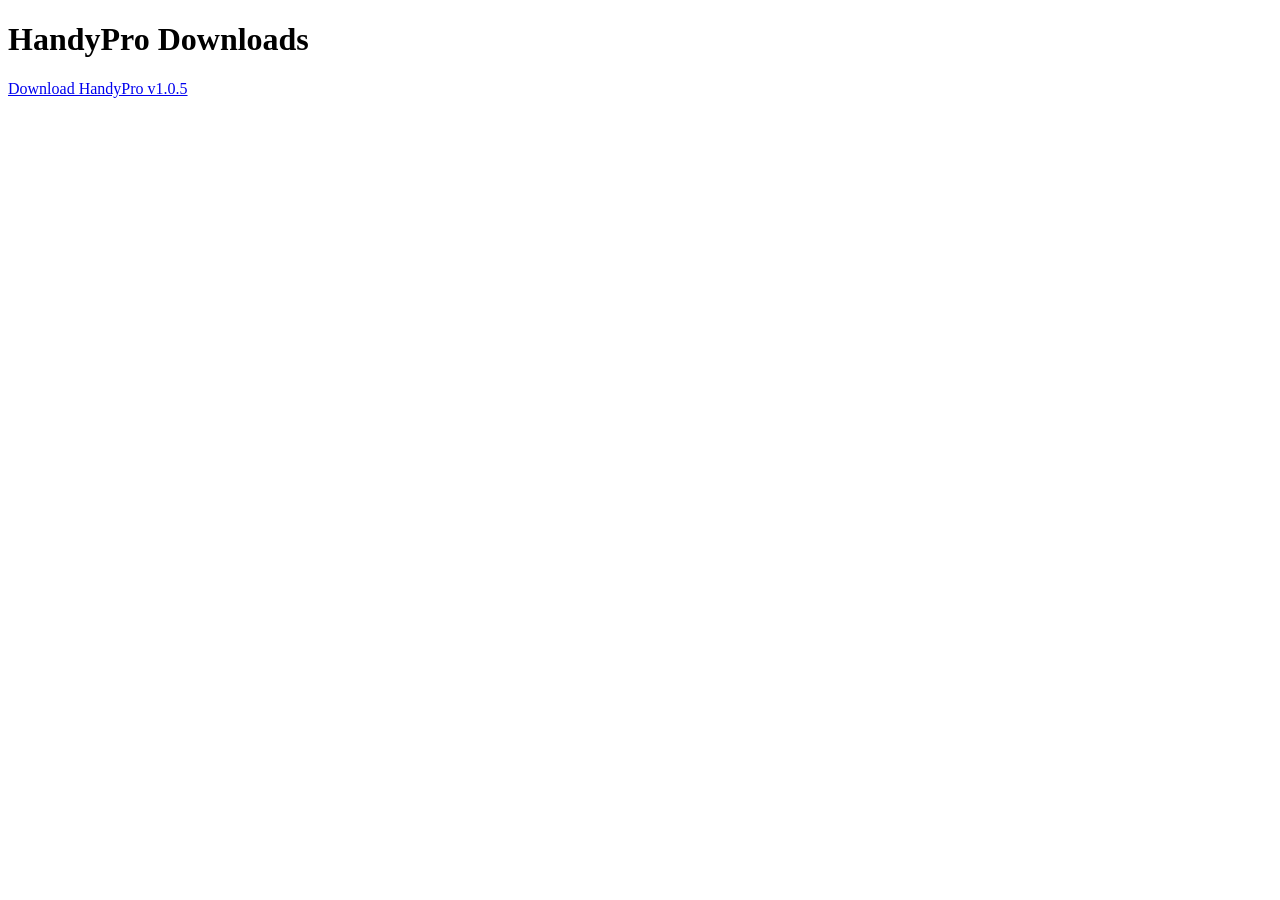
==== index.html @ 0ebc5d98 "Create index.html" ====
<!doctype html>
<html>
<head>
  <meta charset="utf-8">
  <title>HandyPro Downloads</title>
</head>
<body>
  <h1>HandyPro Downloads</h1>
  <p><a href="downloads/HandyPro-Setup-v1.0.5.exe">Download HandyPro v1.0.5</a></p>
</body>
</html>
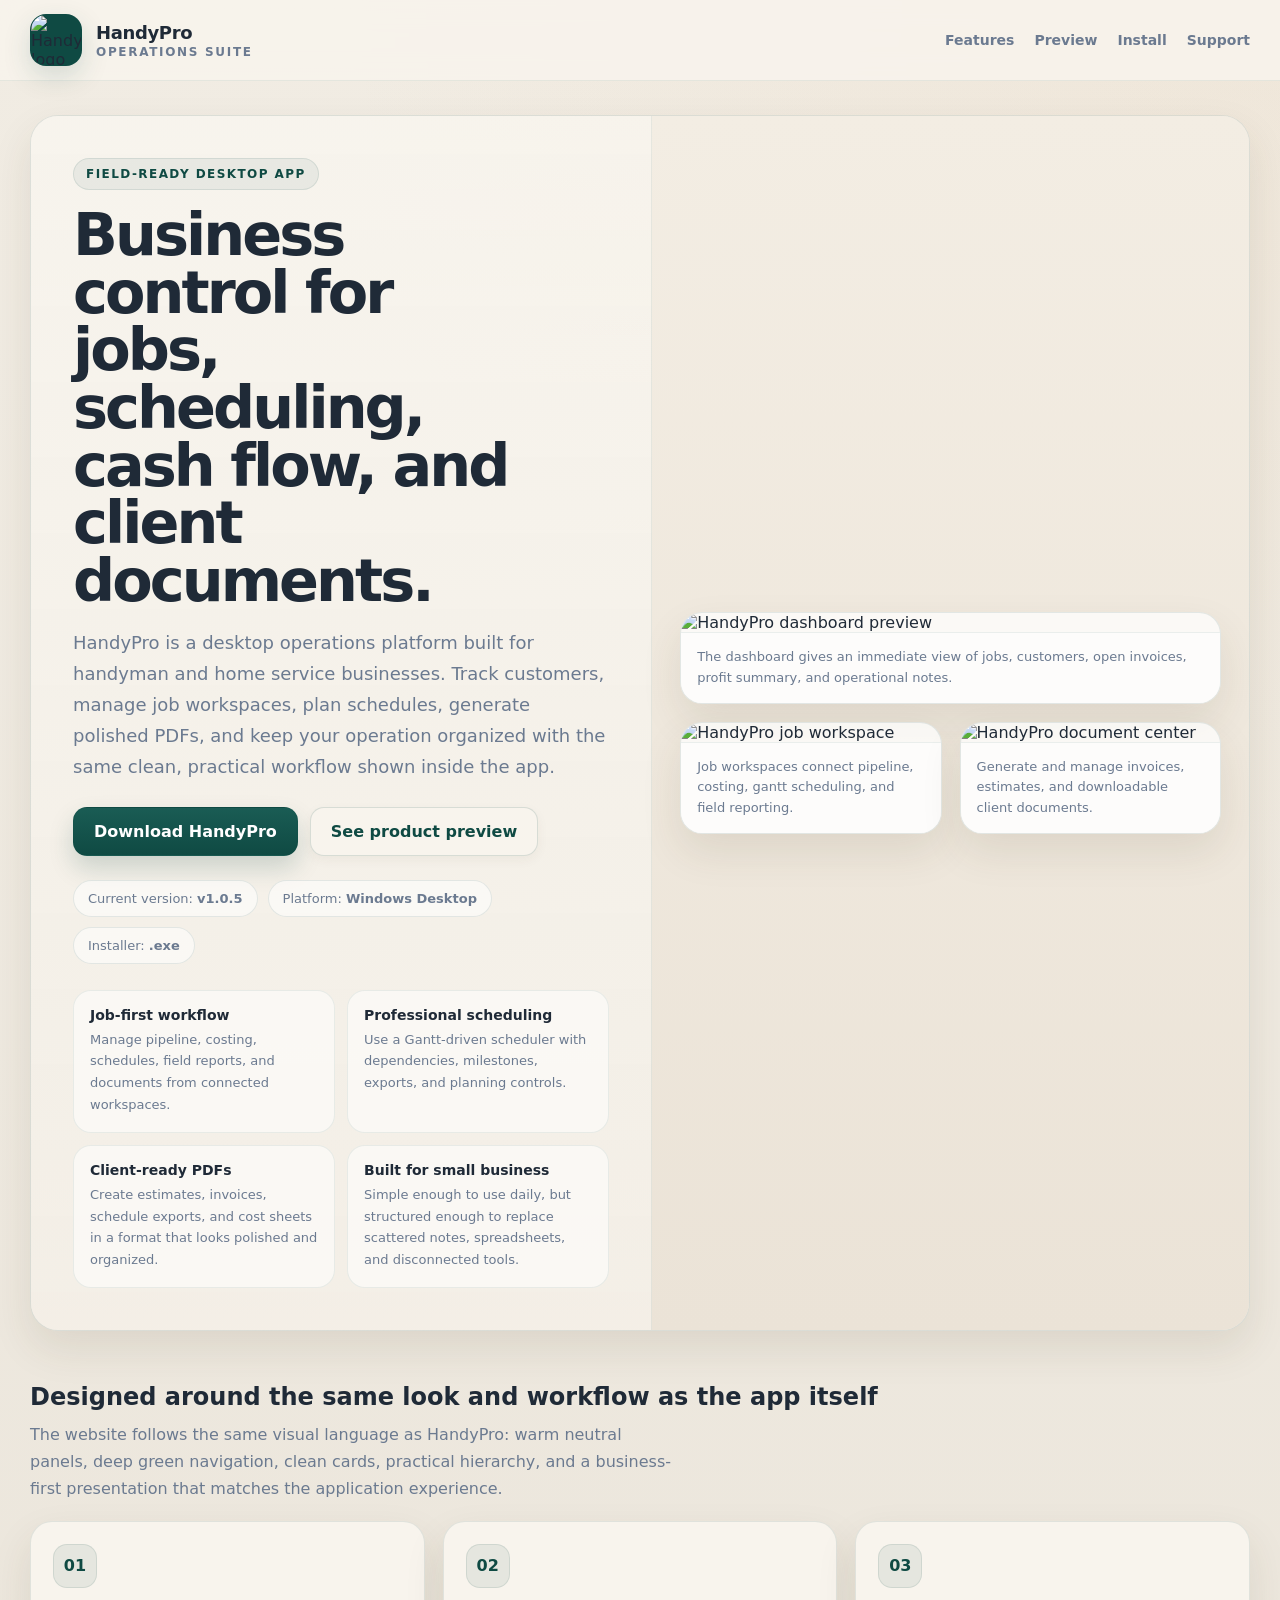
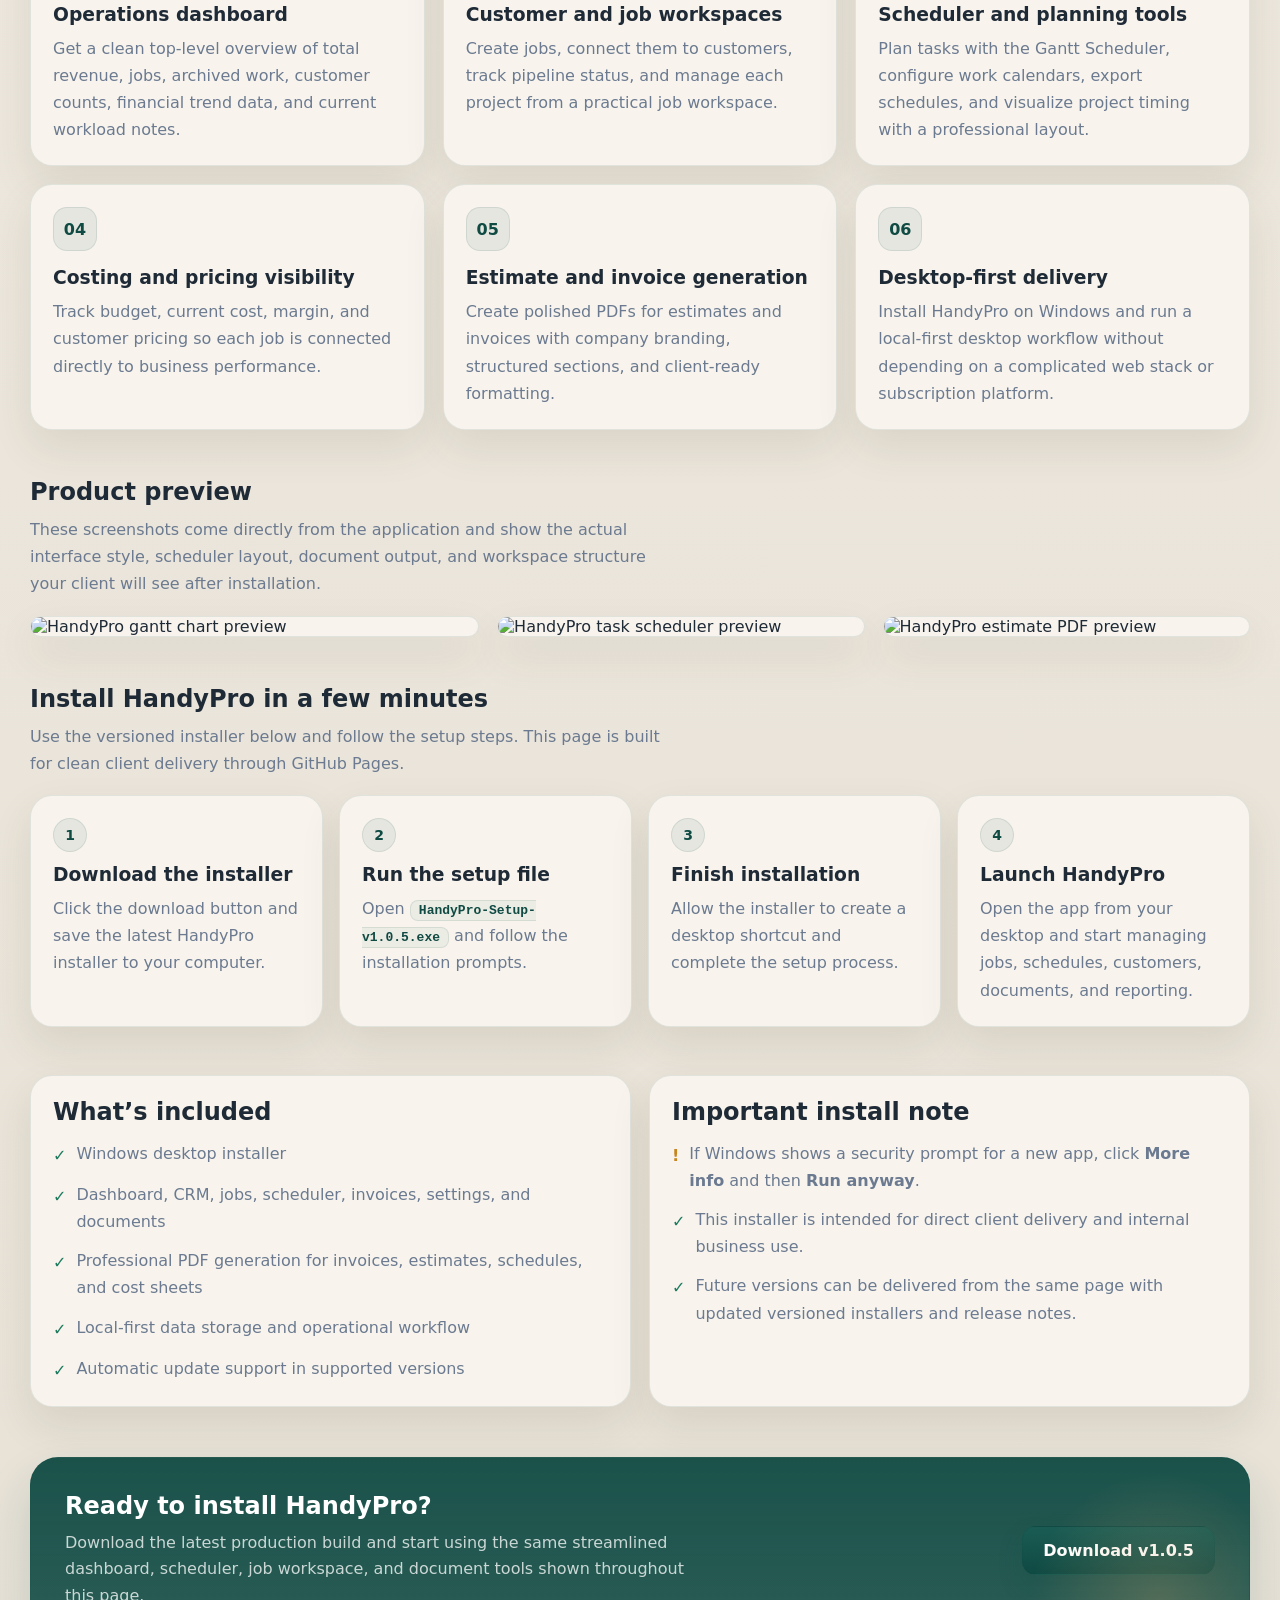
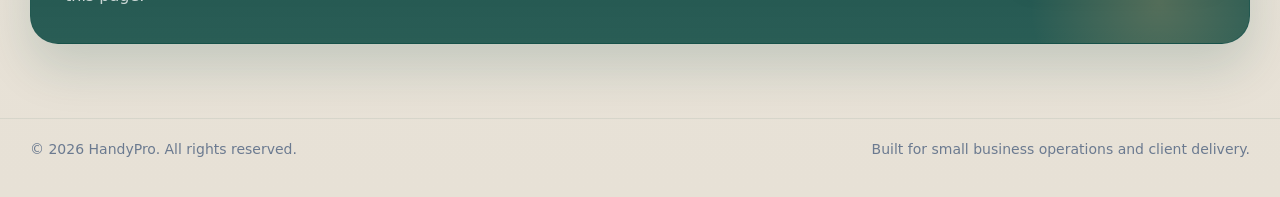
==== commit 6c3dba09: "Update index.html" ====
--- a/index.html
+++ b/index.html
@@ -1,11 +1,686 @@
 <!doctype html>
-<html>
+<html lang="en">
 <head>
-  <meta charset="utf-8">
-  <title>HandyPro Downloads</title>
+  <meta charset="UTF-8" />
+  <meta name="viewport" content="width=device-width, initial-scale=1.0" />
+  <title>HandyPro | Download</title>
+  <meta name="description" content="Download HandyPro, a desktop operations platform for handyman and home service businesses." />
+  <style>
+    :root {
+      --bg: #e7e1d6;
+      --bg-2: #f1ece3;
+      --panel: #f8f4ed;
+      --panel-strong: #f4efe7;
+      --line: #d7cdbf;
+      --line-soft: #e4dbcf;
+      --text: #1f2a37;
+      --muted: #6b7a90;
+      --brand: #0f4a43;
+      --brand-2: #1a5c54;
+      --brand-3: #356c63;
+      --accent: #dca96e;
+      --accent-soft: #ecd8bf;
+      --success: #1d7a5f;
+      --shadow: 0 18px 40px rgba(72, 56, 34, 0.10);
+      --radius: 22px;
+      --radius-sm: 16px;
+      --max: 1220px;
+    }
+
+    * { box-sizing: border-box; }
+    html { scroll-behavior: smooth; }
+    body {
+      margin: 0;
+      font-family: Inter, ui-sans-serif, system-ui, -apple-system, BlinkMacSystemFont, "Segoe UI", sans-serif;
+      color: var(--text);
+      background:
+        radial-gradient(circle at top right, rgba(220,169,110,0.08), transparent 26%),
+        linear-gradient(180deg, var(--bg-2) 0%, var(--bg) 100%);
+    }
+
+    a { color: inherit; text-decoration: none; }
+    img { max-width: 100%; display: block; }
+
+    .container {
+      width: min(var(--max), calc(100% - 32px));
+      margin: 0 auto;
+    }
+
+    .nav {
+      position: sticky;
+      top: 0;
+      z-index: 30;
+      background: rgba(248,244,237,0.86);
+      backdrop-filter: blur(12px);
+      border-bottom: 1px solid rgba(15,74,67,0.08);
+    }
+
+    .nav-inner {
+      display: flex;
+      align-items: center;
+      justify-content: space-between;
+      gap: 18px;
+      padding: 14px 0;
+    }
+
+    .brand {
+      display: flex;
+      align-items: center;
+      gap: 14px;
+      min-width: 0;
+    }
+
+    .brand-mark {
+      width: 52px;
+      height: 52px;
+      border-radius: 16px;
+      overflow: hidden;
+      border: 1px solid rgba(15,74,67,0.12);
+      background: var(--brand);
+      box-shadow: 0 10px 28px rgba(15,74,67,0.16);
+      flex: 0 0 auto;
+    }
+
+    .brand-name {
+      font-weight: 800;
+      font-size: 18px;
+      letter-spacing: -0.02em;
+    }
+
+    .brand-sub {
+      color: var(--muted);
+      font-size: 12px;
+      font-weight: 600;
+      text-transform: uppercase;
+      letter-spacing: 0.14em;
+      margin-top: 2px;
+    }
+
+    .nav-links {
+      display: flex;
+      align-items: center;
+      gap: 20px;
+      color: var(--muted);
+      font-size: 14px;
+      font-weight: 600;
+    }
+
+    .nav-links a:hover { color: var(--brand); }
+
+    .button {
+      display: inline-flex;
+      align-items: center;
+      justify-content: center;
+      gap: 10px;
+      padding: 14px 20px;
+      border-radius: 14px;
+      border: 1px solid rgba(15,74,67,0.14);
+      font-weight: 700;
+      transition: transform 0.16s ease, box-shadow 0.16s ease, background 0.16s ease;
+      cursor: pointer;
+      box-shadow: 0 4px 12px rgba(72,56,34,0.05);
+    }
+
+    .button:hover { transform: translateY(-1px); }
+
+    .button-primary {
+      background: linear-gradient(180deg, var(--brand-2), var(--brand));
+      color: #fff;
+      box-shadow: 0 12px 24px rgba(15,74,67,0.18);
+    }
+
+    .button-secondary {
+      background: var(--panel);
+      color: var(--brand);
+    }
+
+    .hero {
+      padding: 34px 0 28px;
+    }
+
+    .hero-shell {
+      border: 1px solid rgba(15,74,67,0.10);
+      background: linear-gradient(180deg, rgba(255,255,255,0.28), rgba(255,255,255,0.18));
+      border-radius: 28px;
+      box-shadow: var(--shadow);
+      overflow: hidden;
+    }
+
+    .hero-grid {
+      display: grid;
+      grid-template-columns: 1.02fr 0.98fr;
+      gap: 0;
+      min-height: 660px;
+    }
+
+    .hero-copy {
+      padding: 42px;
+      background: linear-gradient(180deg, rgba(248,244,237,0.84), rgba(244,239,231,0.90));
+      border-right: 1px solid rgba(15,74,67,0.08);
+    }
+
+    .eyebrow {
+      display: inline-flex;
+      align-items: center;
+      gap: 10px;
+      padding: 8px 12px;
+      border-radius: 999px;
+      background: rgba(15,74,67,0.06);
+      border: 1px solid rgba(15,74,67,0.10);
+      color: var(--brand);
+      font-size: 12px;
+      font-weight: 800;
+      letter-spacing: 0.12em;
+      text-transform: uppercase;
+      margin-bottom: 16px;
+    }
+
+    h1, h2, h3 { margin: 0; }
+
+    h1 {
+      font-size: clamp(2.3rem, 4.6vw, 4.5rem);
+      line-height: 0.98;
+      letter-spacing: -0.05em;
+      margin-bottom: 16px;
+      max-width: 11ch;
+    }
+
+    .subtitle {
+      color: var(--muted);
+      font-size: 18px;
+      line-height: 1.72;
+      max-width: 58ch;
+      margin-bottom: 24px;
+    }
+
+    .hero-actions {
+      display: flex;
+      flex-wrap: wrap;
+      gap: 12px;
+      margin-bottom: 24px;
+    }
+
+    .meta {
+      display: flex;
+      flex-wrap: wrap;
+      gap: 10px;
+      color: var(--muted);
+      font-size: 13px;
+      margin-bottom: 26px;
+    }
+
+    .pill {
+      padding: 10px 14px;
+      border-radius: 999px;
+      background: rgba(255,255,255,0.54);
+      border: 1px solid rgba(15,74,67,0.10);
+    }
+
+    .highlights {
+      display: grid;
+      grid-template-columns: repeat(2, minmax(0, 1fr));
+      gap: 12px;
+    }
+
+    .highlight {
+      border: 1px solid rgba(15,74,67,0.08);
+      background: rgba(255,255,255,0.54);
+      border-radius: 18px;
+      padding: 16px;
+    }
+
+    .highlight strong {
+      display: block;
+      font-size: 14px;
+      margin-bottom: 6px;
+    }
+
+    .highlight span {
+      color: var(--muted);
+      font-size: 13px;
+      line-height: 1.6;
+    }
+
+    .hero-visual {
+      background: linear-gradient(180deg, #f3ede3 0%, #ebe3d7 100%);
+      padding: 28px;
+      display: flex;
+      flex-direction: column;
+      gap: 18px;
+      justify-content: center;
+    }
+
+    .preview-card {
+      border: 1px solid rgba(15,74,67,0.10);
+      background: rgba(255,255,255,0.72);
+      border-radius: 22px;
+      box-shadow: var(--shadow);
+      overflow: hidden;
+    }
+
+    .preview-card img {
+      width: 100%;
+      height: auto;
+      object-fit: cover;
+    }
+
+    .preview-grid {
+      display: grid;
+      grid-template-columns: 1fr 1fr;
+      gap: 18px;
+    }
+
+    .preview-caption {
+      padding: 14px 16px;
+      border-top: 1px solid rgba(15,74,67,0.08);
+      background: rgba(255,255,255,0.62);
+      font-size: 13px;
+      color: var(--muted);
+      line-height: 1.6;
+    }
+
+    .section {
+      padding: 24px 0;
+    }
+
+    .section-header {
+      display: flex;
+      justify-content: space-between;
+      gap: 16px;
+      align-items: end;
+      margin-bottom: 18px;
+    }
+
+    .section-header p {
+      margin: 10px 0 0;
+      color: var(--muted);
+      max-width: 64ch;
+      line-height: 1.7;
+    }
+
+    .cards {
+      display: grid;
+      grid-template-columns: repeat(3, minmax(0, 1fr));
+      gap: 18px;
+    }
+
+    .panel {
+      border: 1px solid rgba(15,74,67,0.10);
+      background: var(--panel);
+      border-radius: 22px;
+      box-shadow: var(--shadow);
+      overflow: hidden;
+    }
+
+    .panel-inner {
+      padding: 22px;
+    }
+
+    .feature-icon {
+      width: 44px;
+      height: 44px;
+      display: grid;
+      place-items: center;
+      border-radius: 14px;
+      background: rgba(15,74,67,0.08);
+      border: 1px solid rgba(15,74,67,0.10);
+      margin-bottom: 16px;
+      color: var(--brand);
+      font-weight: 800;
+    }
+
+    .panel h3 { margin-bottom: 10px; }
+
+    .panel p {
+      margin: 0;
+      color: var(--muted);
+      line-height: 1.7;
+    }
+
+    .gallery {
+      display: grid;
+      grid-template-columns: 1.1fr 0.9fr 0.9fr;
+      gap: 18px;
+    }
+
+    .gallery .panel img {
+      width: 100%;
+      height: 100%;
+      object-fit: cover;
+    }
+
+    .gallery-large img { min-height: 100%; }
+
+    .steps {
+      display: grid;
+      grid-template-columns: repeat(4, minmax(0, 1fr));
+      gap: 16px;
+    }
+
+    .step-number {
+      width: 34px;
+      height: 34px;
+      border-radius: 999px;
+      display: grid;
+      place-items: center;
+      background: rgba(15,74,67,0.08);
+      border: 1px solid rgba(15,74,67,0.10);
+      color: var(--brand);
+      margin-bottom: 12px;
+      font-weight: 800;
+      font-size: 14px;
+    }
+
+    .two-col {
+      display: grid;
+      grid-template-columns: 1fr 1fr;
+      gap: 18px;
+    }
+
+    .list {
+      display: grid;
+      gap: 12px;
+      margin-top: 14px;
+    }
+
+    .list-item {
+      display: flex;
+      align-items: start;
+      gap: 10px;
+      color: var(--muted);
+      line-height: 1.7;
+    }
+
+    .check {
+      color: var(--success);
+      font-weight: 900;
+      margin-top: 2px;
+    }
+
+    .warning {
+      color: #c7851f;
+      font-weight: 900;
+      margin-top: 2px;
+    }
+
+    .cta {
+      padding: 26px 0 74px;
+    }
+
+    .cta-box {
+      border: 1px solid rgba(15,74,67,0.12);
+      background: linear-gradient(180deg, rgba(15,74,67,0.95), rgba(15,74,67,0.88));
+      color: white;
+      border-radius: 28px;
+      box-shadow: 0 24px 48px rgba(15,74,67,0.16);
+      padding: 34px;
+      display: flex;
+      justify-content: space-between;
+      gap: 22px;
+      align-items: center;
+      flex-wrap: wrap;
+      overflow: hidden;
+      position: relative;
+    }
+
+    .cta-box::after {
+      content: "";
+      position: absolute;
+      inset: auto -40px -90px auto;
+      width: 260px;
+      height: 260px;
+      border-radius: 50%;
+      background: radial-gradient(circle, rgba(220,169,110,0.25), transparent 70%);
+      pointer-events: none;
+    }
+
+    .cta-box p {
+      color: rgba(255,255,255,0.76);
+      margin: 10px 0 0;
+      max-width: 62ch;
+      line-height: 1.65;
+    }
+
+    .footer {
+      border-top: 1px solid rgba(15,74,67,0.08);
+      padding: 22px 0 40px;
+      color: var(--muted);
+      font-size: 14px;
+    }
+
+    .footer-inner {
+      display: flex;
+      justify-content: space-between;
+      gap: 16px;
+      flex-wrap: wrap;
+    }
+
+    code.inline {
+      background: rgba(15,74,67,0.05);
+      border: 1px solid rgba(15,74,67,0.10);
+      border-radius: 8px;
+      padding: 2px 8px;
+      color: var(--brand);
+      font-weight: 700;
+    }
+
+    @media (max-width: 1120px) {
+      .hero-grid,
+      .cards,
+      .gallery,
+      .two-col,
+      .steps {
+        grid-template-columns: 1fr;
+      }
+
+      .hero-copy {
+        border-right: none;
+        border-bottom: 1px solid rgba(15,74,67,0.08);
+      }
+
+      .preview-grid {
+        grid-template-columns: 1fr 1fr;
+      }
+    }
+
+    @media (max-width: 760px) {
+      .nav-links { display: none; }
+      .hero-copy, .hero-visual, .panel-inner, .cta-box { padding: 22px; }
+      .highlights, .preview-grid { grid-template-columns: 1fr; }
+      h1 { max-width: 100%; font-size: 2.5rem; }
+      .subtitle { font-size: 16px; }
+      .brand-mark { width: 44px; height: 44px; }
+    }
+  </style>
 </head>
 <body>
-  <h1>HandyPro Downloads</h1>
-  <p><a href="downloads/HandyPro-Setup-v1.0.5.exe">Download HandyPro v1.0.5</a></p>
+  <header class="nav">
+    <div class="container nav-inner">
+      <a href="#top" class="brand">
+        <div class="brand-mark">
+          <img src="HandyPro Logo (2160x2160).png" alt="HandyPro logo" />
+        </div>
+        <div>
+          <div class="brand-name">HandyPro</div>
+          <div class="brand-sub">Operations Suite</div>
+        </div>
+      </a>
+      <nav class="nav-links">
+        <a href="#features">Features</a>
+        <a href="#preview">Preview</a>
+        <a href="#install">Install</a>
+        <a href="#support">Support</a>
+      </nav>
+    </div>
+  </header>
+
+  <main id="top">
+    <section class="hero">
+      <div class="container hero-shell">
+        <div class="hero-grid">
+          <div class="hero-copy">
+            <div class="eyebrow">Field-ready desktop app</div>
+            <h1>Business control for jobs, scheduling, cash flow, and client documents.</h1>
+            <p class="subtitle">
+              HandyPro is a desktop operations platform built for handyman and home service businesses. Track customers, manage job workspaces, plan schedules, generate polished PDFs, and keep your operation organized with the same clean, practical workflow shown inside the app.
+            </p>
+            <div class="hero-actions">
+              <a class="button button-primary" href="downloads/HandyPro-Setup-v1.0.5.exe" download>Download HandyPro</a>
+              <a class="button button-secondary" href="#preview">See product preview</a>
+            </div>
+            <div class="meta">
+              <div class="pill">Current version: <strong>v1.0.5</strong></div>
+              <div class="pill">Platform: <strong>Windows Desktop</strong></div>
+              <div class="pill">Installer: <strong>.exe</strong></div>
+            </div>
+
+            <div class="highlights">
+              <div class="highlight">
+                <strong>Job-first workflow</strong>
+                <span>Manage pipeline, costing, schedules, field reports, and documents from connected workspaces.</span>
+              </div>
+              <div class="highlight">
+                <strong>Professional scheduling</strong>
+                <span>Use a Gantt-driven scheduler with dependencies, milestones, exports, and planning controls.</span>
+              </div>
+              <div class="highlight">
+                <strong>Client-ready PDFs</strong>
+                <span>Create estimates, invoices, schedule exports, and cost sheets in a format that looks polished and organized.</span>
+              </div>
+              <div class="highlight">
+                <strong>Built for small business</strong>
+                <span>Simple enough to use daily, but structured enough to replace scattered notes, spreadsheets, and disconnected tools.</span>
+              </div>
+            </div>
+          </div>
+
+          <div class="hero-visual">
+            <div class="preview-card">
+              <img src="Dashboard.png" alt="HandyPro dashboard preview" />
+              <div class="preview-caption">The dashboard gives an immediate view of jobs, customers, open invoices, profit summary, and operational notes.</div>
+            </div>
+            <div class="preview-grid">
+              <div class="preview-card">
+                <img src="Job Workspace.png" alt="HandyPro job workspace" />
+                <div class="preview-caption">Job workspaces connect pipeline, costing, gantt scheduling, and field reporting.</div>
+              </div>
+              <div class="preview-card">
+                <img src="Document Center.png" alt="HandyPro document center" />
+                <div class="preview-caption">Generate and manage invoices, estimates, and downloadable client documents.</div>
+              </div>
+            </div>
+          </div>
+        </div>
+      </div>
+    </section>
+
+    <section class="section" id="features">
+      <div class="container">
+        <div class="section-header">
+          <div>
+            <h2>Designed around the same look and workflow as the app itself</h2>
+            <p>The website follows the same visual language as HandyPro: warm neutral panels, deep green navigation, clean cards, practical hierarchy, and a business-first presentation that matches the application experience.</p>
+          </div>
+        </div>
+
+        <div class="cards">
+          <article class="panel"><div class="panel-inner"><div class="feature-icon">01</div><h3>Operations dashboard</h3><p>Get a clean top-level overview of total revenue, jobs, archived work, customer counts, financial trend data, and current workload notes.</p></div></article>
+          <article class="panel"><div class="panel-inner"><div class="feature-icon">02</div><h3>Customer and job workspaces</h3><p>Create jobs, connect them to customers, track pipeline status, and manage each project from a practical job workspace.</p></div></article>
+          <article class="panel"><div class="panel-inner"><div class="feature-icon">03</div><h3>Scheduler and planning tools</h3><p>Plan tasks with the Gantt Scheduler, configure work calendars, export schedules, and visualize project timing with a professional layout.</p></div></article>
+          <article class="panel"><div class="panel-inner"><div class="feature-icon">04</div><h3>Costing and pricing visibility</h3><p>Track budget, current cost, margin, and customer pricing so each job is connected directly to business performance.</p></div></article>
+          <article class="panel"><div class="panel-inner"><div class="feature-icon">05</div><h3>Estimate and invoice generation</h3><p>Create polished PDFs for estimates and invoices with company branding, structured sections, and client-ready formatting.</p></div></article>
+          <article class="panel"><div class="panel-inner"><div class="feature-icon">06</div><h3>Desktop-first delivery</h3><p>Install HandyPro on Windows and run a local-first desktop workflow without depending on a complicated web stack or subscription platform.</p></div></article>
+        </div>
+      </div>
+    </section>
+
+    <section class="section" id="preview">
+      <div class="container">
+        <div class="section-header">
+          <div>
+            <h2>Product preview</h2>
+            <p>These screenshots come directly from the application and show the actual interface style, scheduler layout, document output, and workspace structure your client will see after installation.</p>
+          </div>
+        </div>
+
+        <div class="gallery">
+          <article class="panel gallery-large">
+            <img src="Gantt Chart.png" alt="HandyPro gantt chart preview" />
+          </article>
+          <article class="panel">
+            <img src="Tasks Schedular.png" alt="HandyPro task scheduler preview" />
+          </article>
+          <article class="panel">
+            <img src="Example Estimate PDF.png" alt="HandyPro estimate PDF preview" />
+          </article>
+        </div>
+      </div>
+    </section>
+
+    <section class="section" id="install">
+      <div class="container">
+        <div class="section-header">
+          <div>
+            <h2>Install HandyPro in a few minutes</h2>
+            <p>Use the versioned installer below and follow the setup steps. This page is built for clean client delivery through GitHub Pages.</p>
+          </div>
+        </div>
+
+        <div class="steps">
+          <article class="panel"><div class="panel-inner"><div class="step-number">1</div><h3>Download the installer</h3><p>Click the download button and save the latest HandyPro installer to your computer.</p></div></article>
+          <article class="panel"><div class="panel-inner"><div class="step-number">2</div><h3>Run the setup file</h3><p>Open <code class="inline">HandyPro-Setup-v1.0.5.exe</code> and follow the installation prompts.</p></div></article>
+          <article class="panel"><div class="panel-inner"><div class="step-number">3</div><h3>Finish installation</h3><p>Allow the installer to create a desktop shortcut and complete the setup process.</p></div></article>
+          <article class="panel"><div class="panel-inner"><div class="step-number">4</div><h3>Launch HandyPro</h3><p>Open the app from your desktop and start managing jobs, schedules, customers, documents, and reporting.</p></div></article>
+        </div>
+      </div>
+    </section>
+
+    <section class="section">
+      <div class="container two-col">
+        <article class="panel">
+          <div class="panel-inner">
+            <h2>What’s included</h2>
+            <div class="list">
+              <div class="list-item"><span class="check">✓</span><span>Windows desktop installer</span></div>
+              <div class="list-item"><span class="check">✓</span><span>Dashboard, CRM, jobs, scheduler, invoices, settings, and documents</span></div>
+              <div class="list-item"><span class="check">✓</span><span>Professional PDF generation for invoices, estimates, schedules, and cost sheets</span></div>
+              <div class="list-item"><span class="check">✓</span><span>Local-first data storage and operational workflow</span></div>
+              <div class="list-item"><span class="check">✓</span><span>Automatic update support in supported versions</span></div>
+            </div>
+          </div>
+        </article>
+
+        <article class="panel" id="support">
+          <div class="panel-inner">
+            <h2>Important install note</h2>
+            <div class="list">
+              <div class="list-item"><span class="warning">!</span><span>If Windows shows a security prompt for a new app, click <strong>More info</strong> and then <strong>Run anyway</strong>.</span></div>
+              <div class="list-item"><span class="check">✓</span><span>This installer is intended for direct client delivery and internal business use.</span></div>
+              <div class="list-item"><span class="check">✓</span><span>Future versions can be delivered from the same page with updated versioned installers and release notes.</span></div>
+            </div>
+          </div>
+        </article>
+      </div>
+    </section>
+
+    <section class="cta">
+      <div class="container">
+        <div class="cta-box">
+          <div>
+            <h2>Ready to install HandyPro?</h2>
+            <p>Download the latest production build and start using the same streamlined dashboard, scheduler, job workspace, and document tools shown throughout this page.</p>
+          </div>
+          <a class="button button-primary" href="downloads/HandyPro-Setup-v1.0.5.exe" download>Download v1.0.5</a>
+        </div>
+      </div>
+    </section>
+  </main>
+
+  <footer class="footer">
+    <div class="container footer-inner">
+      <div>© 2026 HandyPro. All rights reserved.</div>
+      <div>Built for small business operations and client delivery.</div>
+    </div>
+  </footer>
 </body>
 </html>
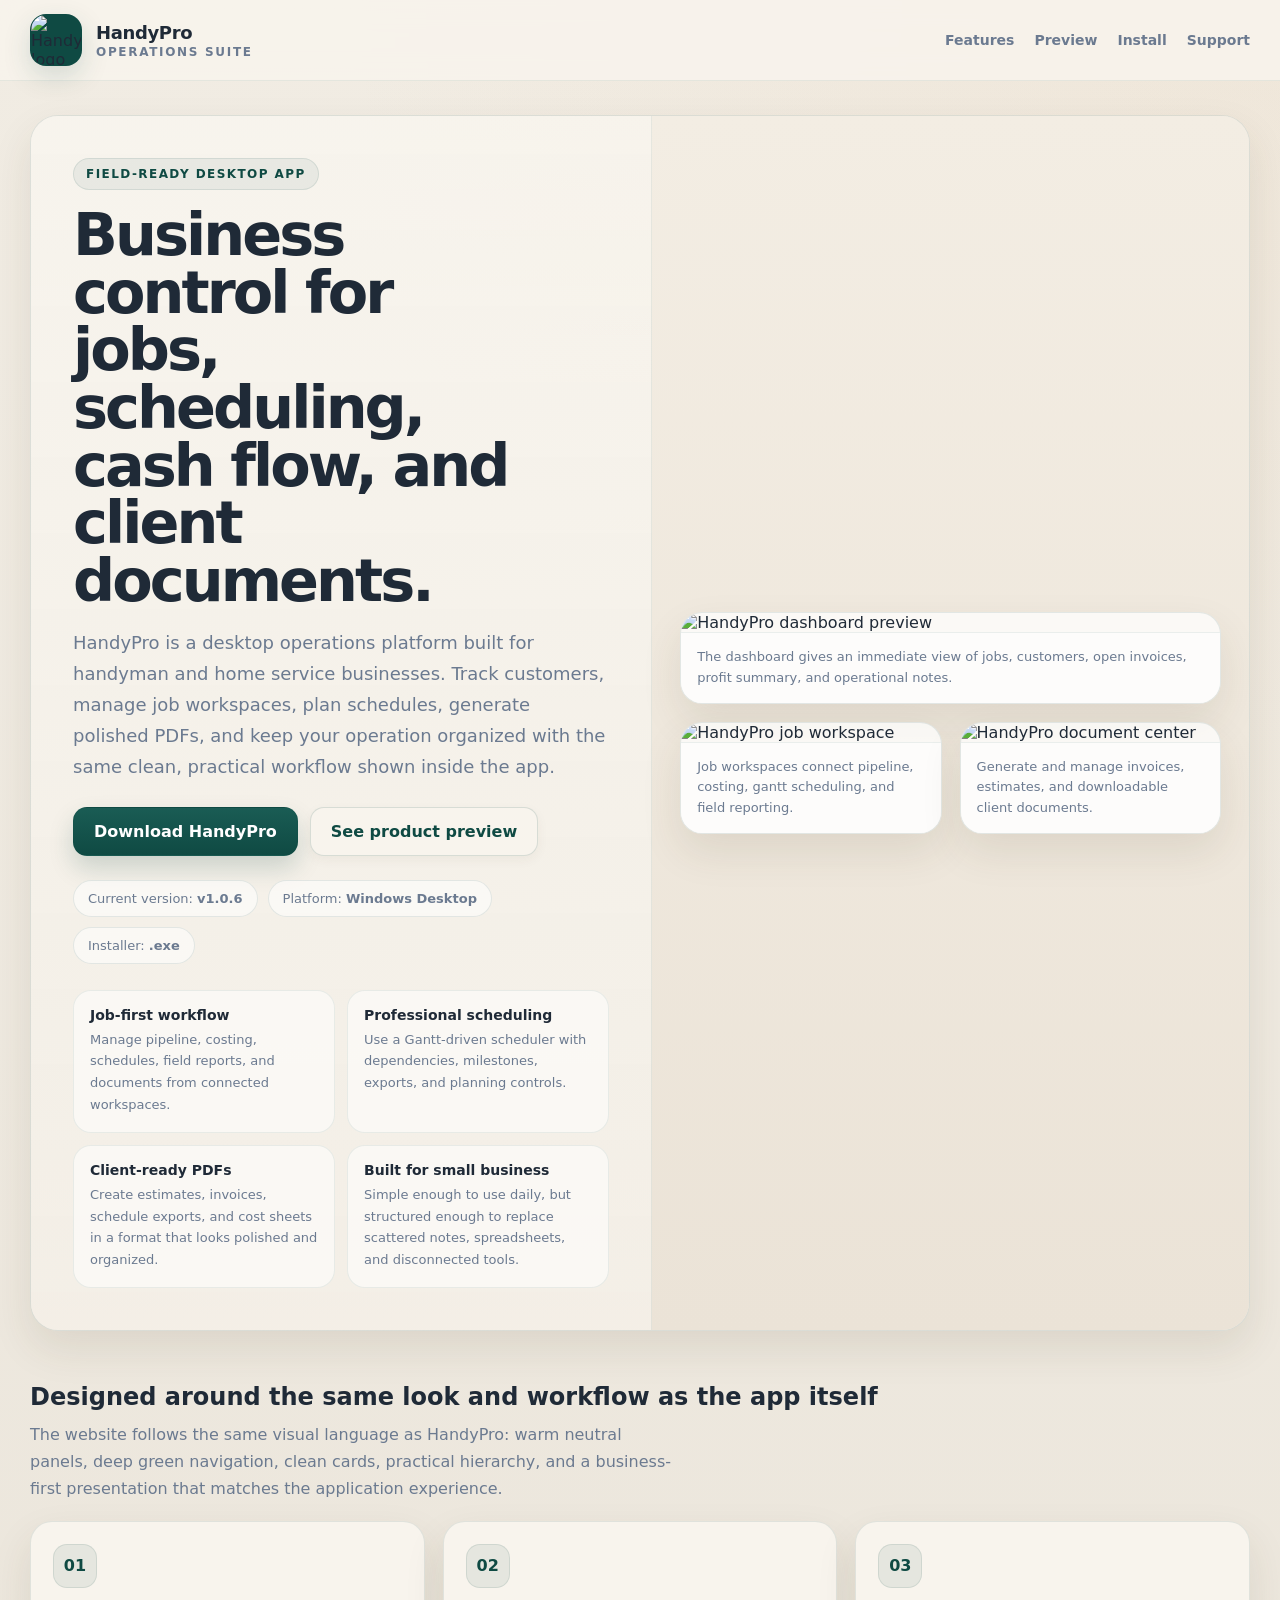
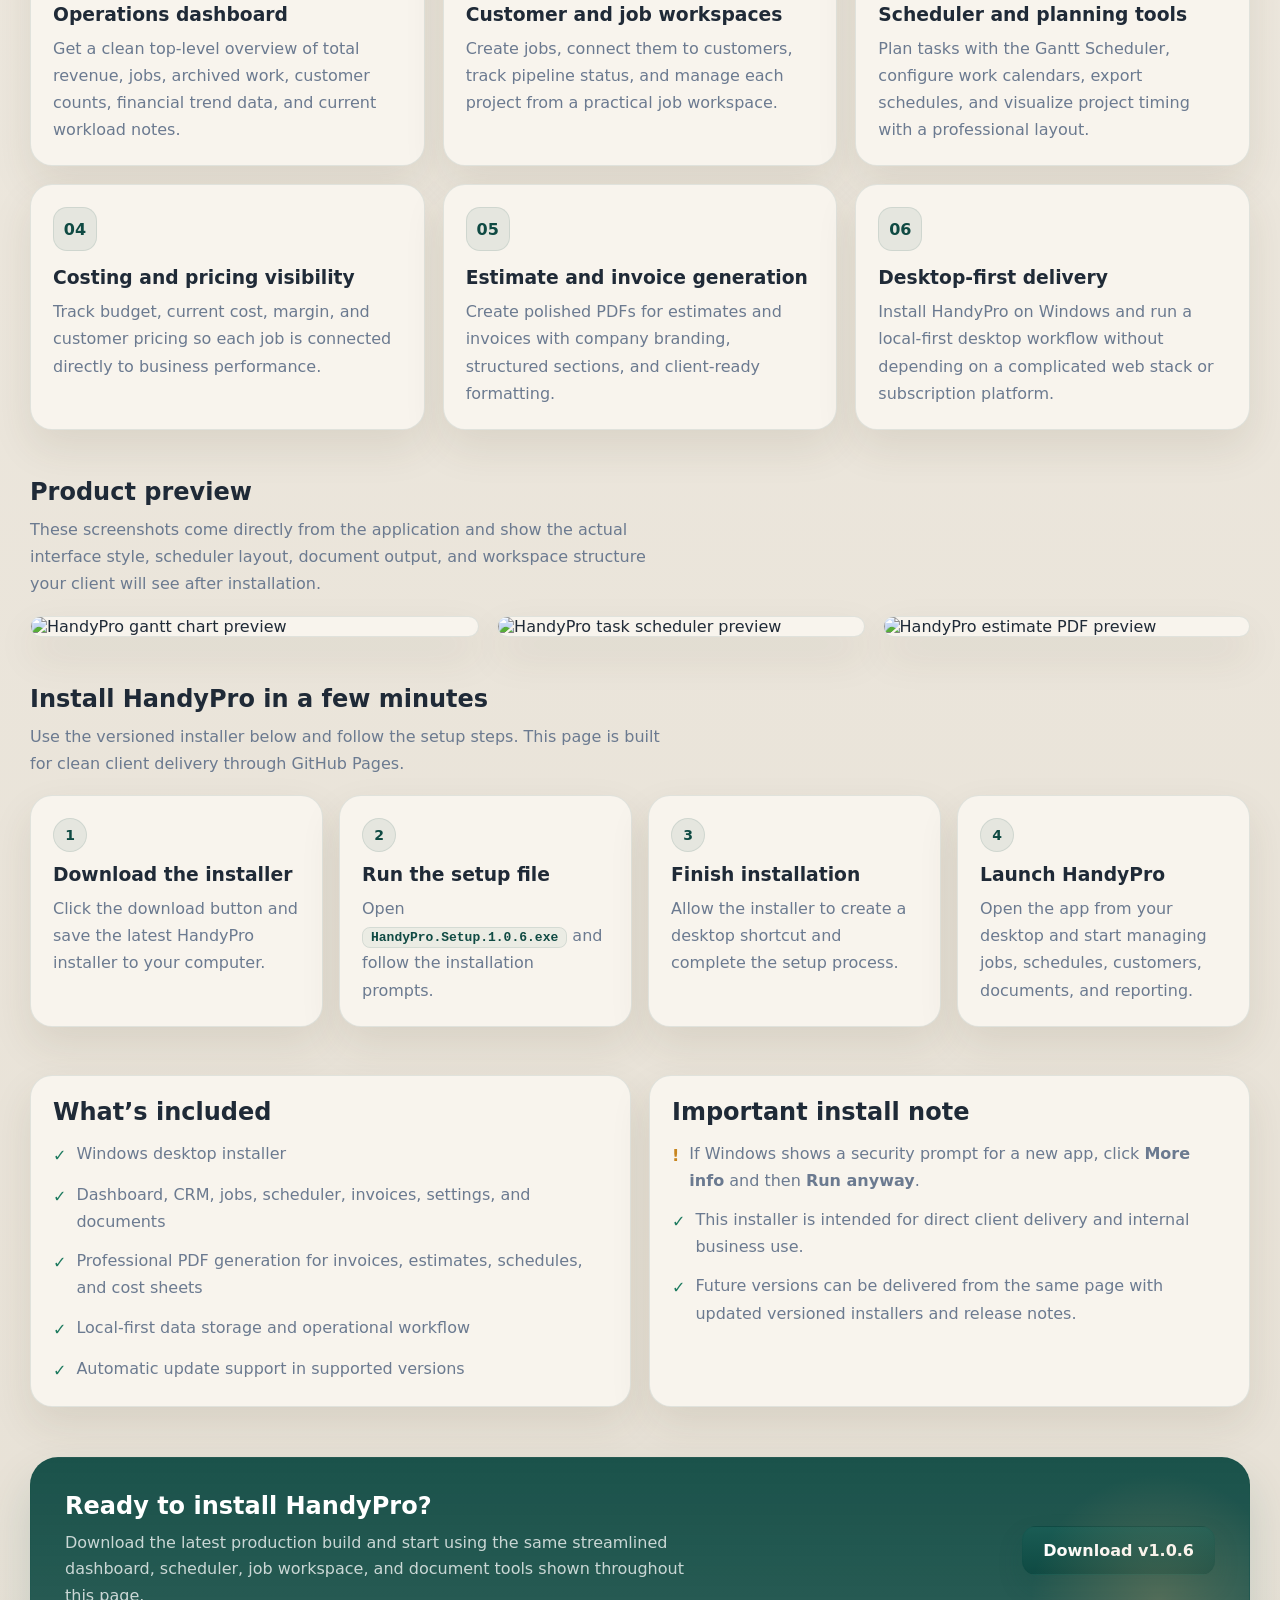
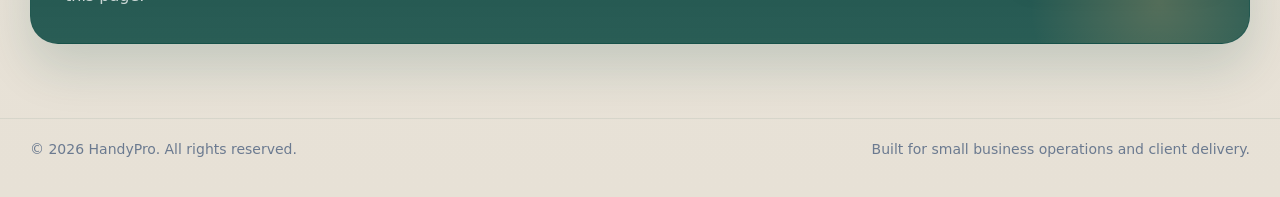
==== commit 2ed0284c: "Update index.html" ====
--- a/index.html
+++ b/index.html
@@ -525,11 +525,11 @@
               HandyPro is a desktop operations platform built for handyman and home service businesses. Track customers, manage job workspaces, plan schedules, generate polished PDFs, and keep your operation organized with the same clean, practical workflow shown inside the app.
             </p>
             <div class="hero-actions">
-              <a class="button button-primary" href="downloads/HandyPro-Setup-v1.0.5.exe" download>Download HandyPro</a>
+              <a class="button button-primary" href="downloads/HandyPro.Setup.1.0.6.exe" download>Download HandyPro</a>
               <a class="button button-secondary" href="#preview">See product preview</a>
             </div>
             <div class="meta">
-              <div class="pill">Current version: <strong>v1.0.5</strong></div>
+              <div class="pill">Current version: <strong>v1.0.6</strong></div>
               <div class="pill">Platform: <strong>Windows Desktop</strong></div>
               <div class="pill">Installer: <strong>.exe</strong></div>
             </div>
@@ -628,7 +628,7 @@
 
         <div class="steps">
           <article class="panel"><div class="panel-inner"><div class="step-number">1</div><h3>Download the installer</h3><p>Click the download button and save the latest HandyPro installer to your computer.</p></div></article>
-          <article class="panel"><div class="panel-inner"><div class="step-number">2</div><h3>Run the setup file</h3><p>Open <code class="inline">HandyPro-Setup-v1.0.5.exe</code> and follow the installation prompts.</p></div></article>
+          <article class="panel"><div class="panel-inner"><div class="step-number">2</div><h3>Run the setup file</h3><p>Open <code class="inline">HandyPro.Setup.1.0.6.exe</code> and follow the installation prompts.</p></div></article>
           <article class="panel"><div class="panel-inner"><div class="step-number">3</div><h3>Finish installation</h3><p>Allow the installer to create a desktop shortcut and complete the setup process.</p></div></article>
           <article class="panel"><div class="panel-inner"><div class="step-number">4</div><h3>Launch HandyPro</h3><p>Open the app from your desktop and start managing jobs, schedules, customers, documents, and reporting.</p></div></article>
         </div>
@@ -670,7 +670,7 @@
             <h2>Ready to install HandyPro?</h2>
             <p>Download the latest production build and start using the same streamlined dashboard, scheduler, job workspace, and document tools shown throughout this page.</p>
           </div>
-          <a class="button button-primary" href="downloads/HandyPro-Setup-v1.0.5.exe" download>Download v1.0.5</a>
+          <a class="button button-primary" href="downloads/HandyPro.Setup.1.0.6.exe" download>Download v1.0.6</a>
         </div>
       </div>
     </section>
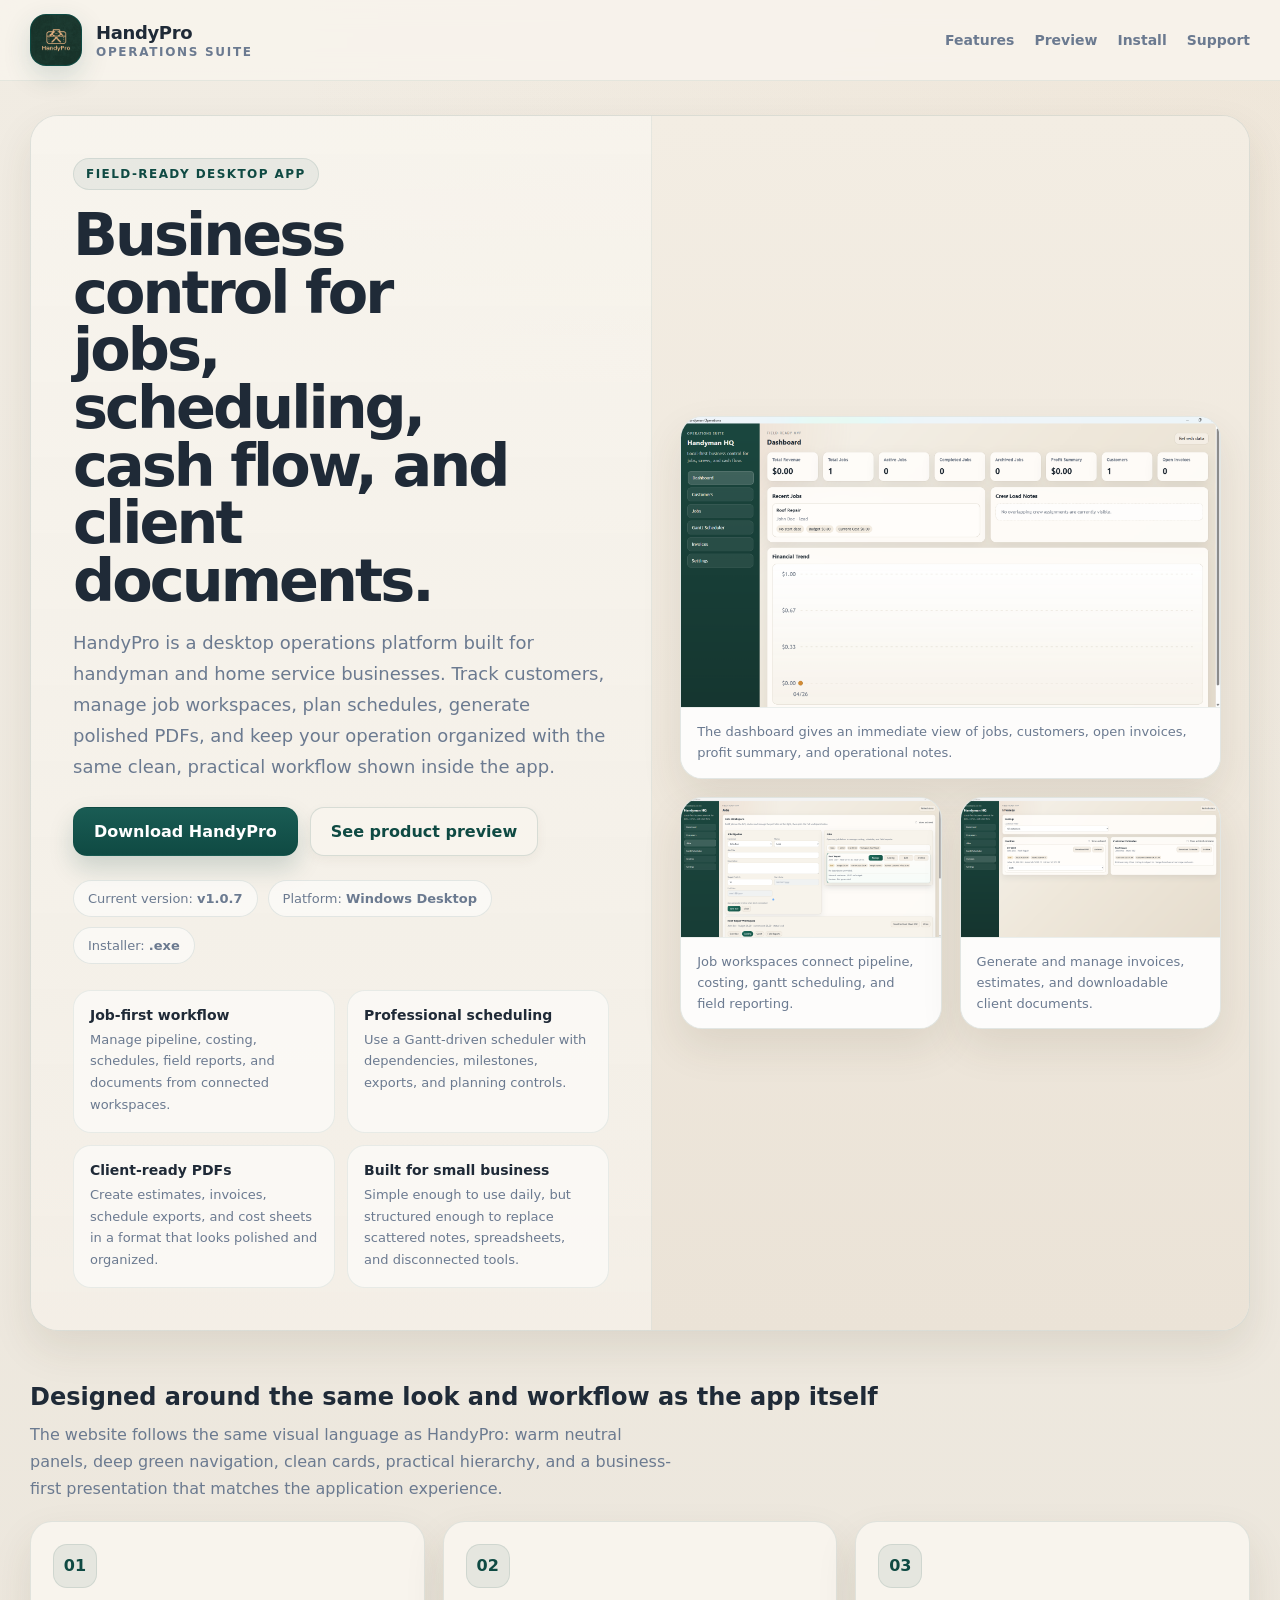
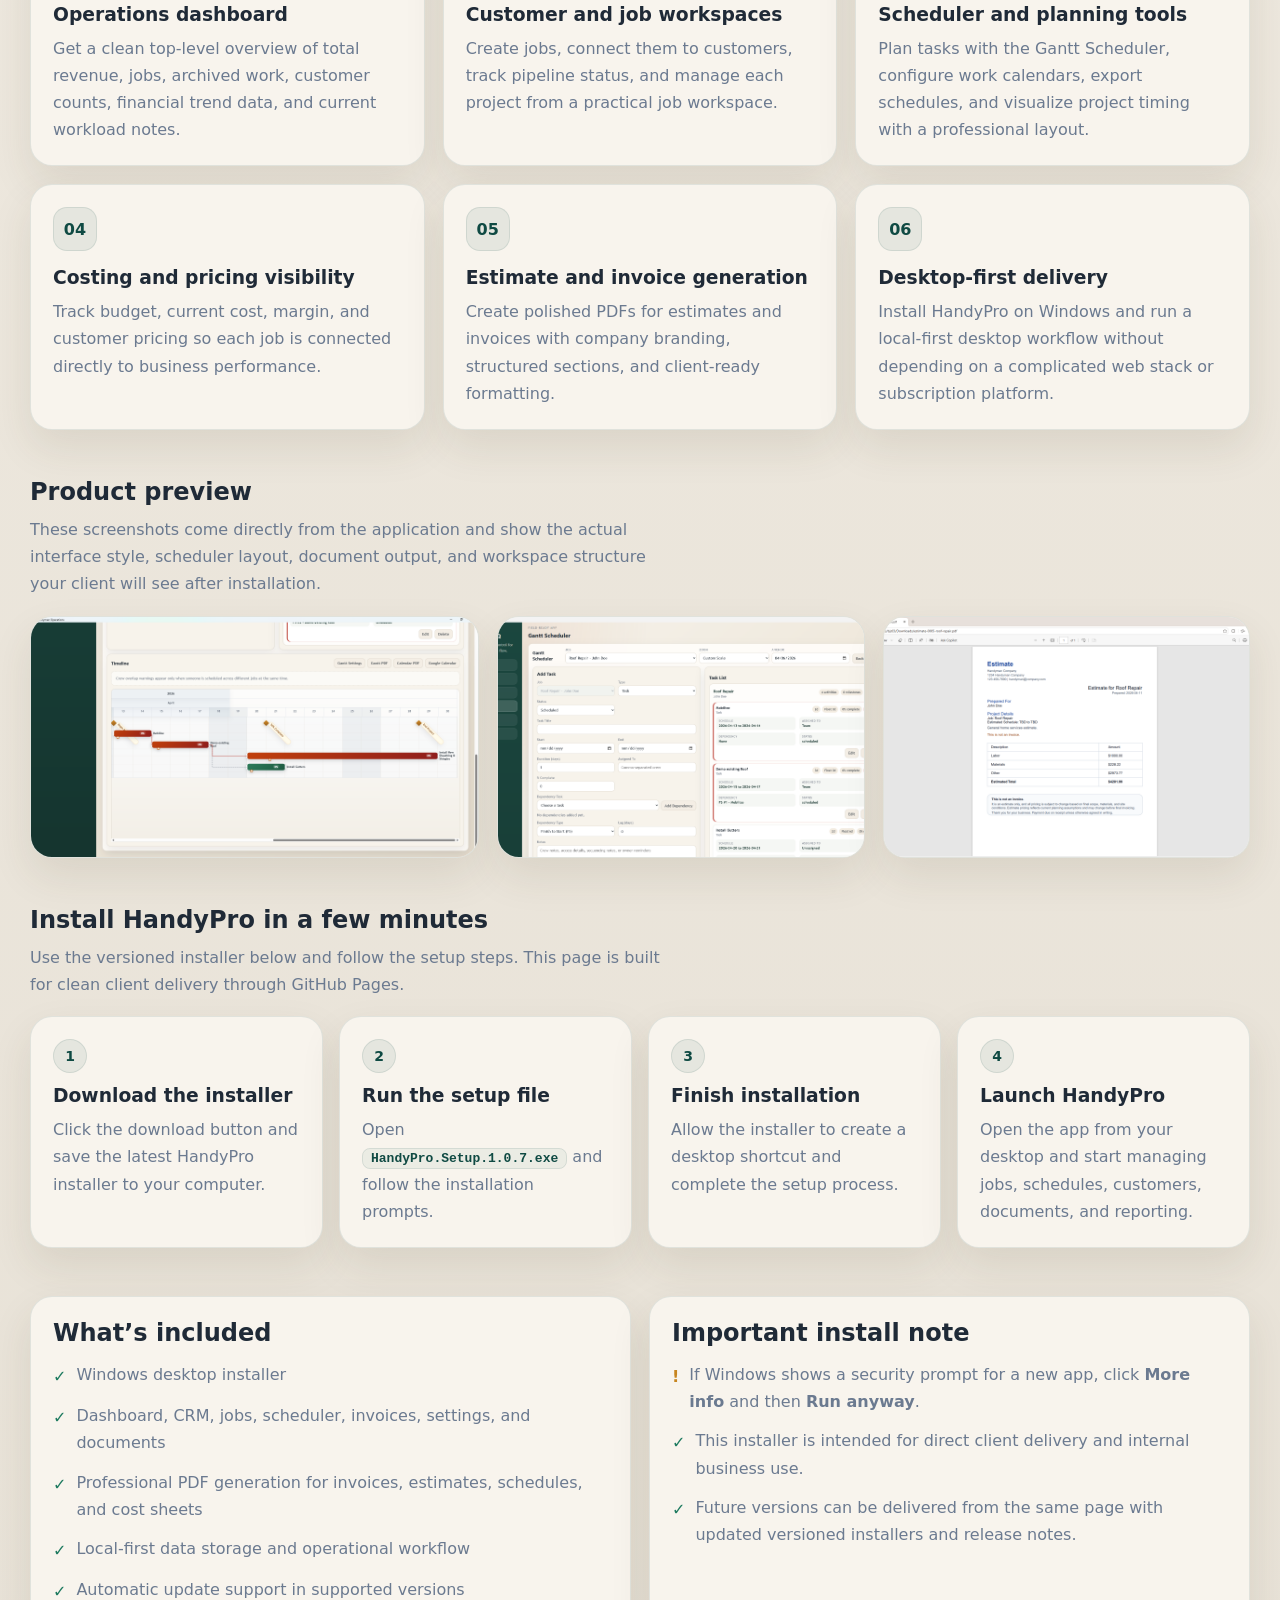
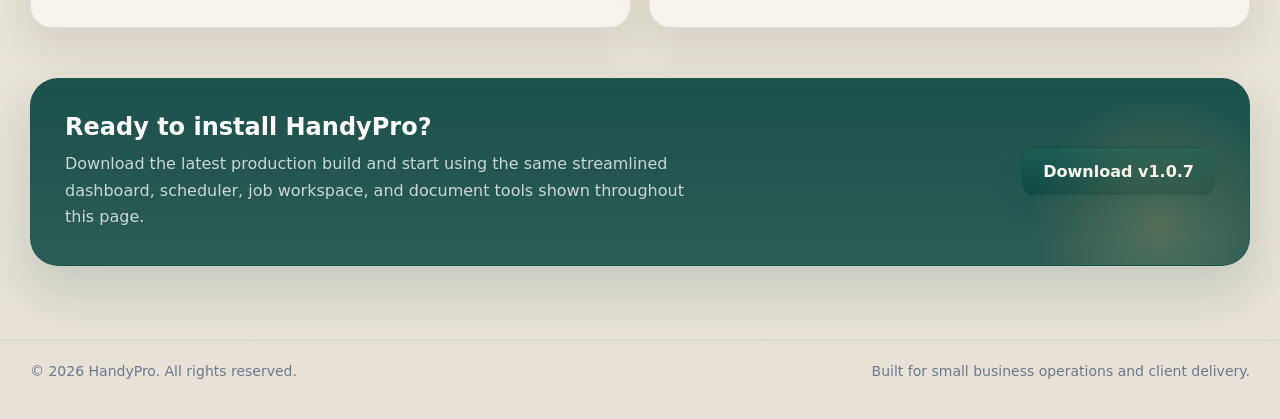
==== commit e38212d4: "Update index.html" ====
--- a/index.html
+++ b/index.html
@@ -525,11 +525,11 @@
               HandyPro is a desktop operations platform built for handyman and home service businesses. Track customers, manage job workspaces, plan schedules, generate polished PDFs, and keep your operation organized with the same clean, practical workflow shown inside the app.
             </p>
             <div class="hero-actions">
-              <a class="button button-primary" href="downloads/HandyPro.Setup.1.0.6.exe" download>Download HandyPro</a>
+              <a class="button button-primary" href="downloads/HandyPro.Setup.1.0.7.exe" download>Download HandyPro</a>
               <a class="button button-secondary" href="#preview">See product preview</a>
             </div>
             <div class="meta">
-              <div class="pill">Current version: <strong>v1.0.6</strong></div>
+              <div class="pill">Current version: <strong>v1.0.7</strong></div>
               <div class="pill">Platform: <strong>Windows Desktop</strong></div>
               <div class="pill">Installer: <strong>.exe</strong></div>
             </div>
@@ -628,7 +628,7 @@
 
         <div class="steps">
           <article class="panel"><div class="panel-inner"><div class="step-number">1</div><h3>Download the installer</h3><p>Click the download button and save the latest HandyPro installer to your computer.</p></div></article>
-          <article class="panel"><div class="panel-inner"><div class="step-number">2</div><h3>Run the setup file</h3><p>Open <code class="inline">HandyPro.Setup.1.0.6.exe</code> and follow the installation prompts.</p></div></article>
+          <article class="panel"><div class="panel-inner"><div class="step-number">2</div><h3>Run the setup file</h3><p>Open <code class="inline">HandyPro.Setup.1.0.7.exe</code> and follow the installation prompts.</p></div></article>
           <article class="panel"><div class="panel-inner"><div class="step-number">3</div><h3>Finish installation</h3><p>Allow the installer to create a desktop shortcut and complete the setup process.</p></div></article>
           <article class="panel"><div class="panel-inner"><div class="step-number">4</div><h3>Launch HandyPro</h3><p>Open the app from your desktop and start managing jobs, schedules, customers, documents, and reporting.</p></div></article>
         </div>
@@ -670,7 +670,7 @@
             <h2>Ready to install HandyPro?</h2>
             <p>Download the latest production build and start using the same streamlined dashboard, scheduler, job workspace, and document tools shown throughout this page.</p>
           </div>
-          <a class="button button-primary" href="downloads/HandyPro.Setup.1.0.6.exe" download>Download v1.0.6</a>
+          <a class="button button-primary" href="downloads/HandyPro.Setup.1.0.7.exe" download>Download v1.0.7</a>
         </div>
       </div>
     </section>
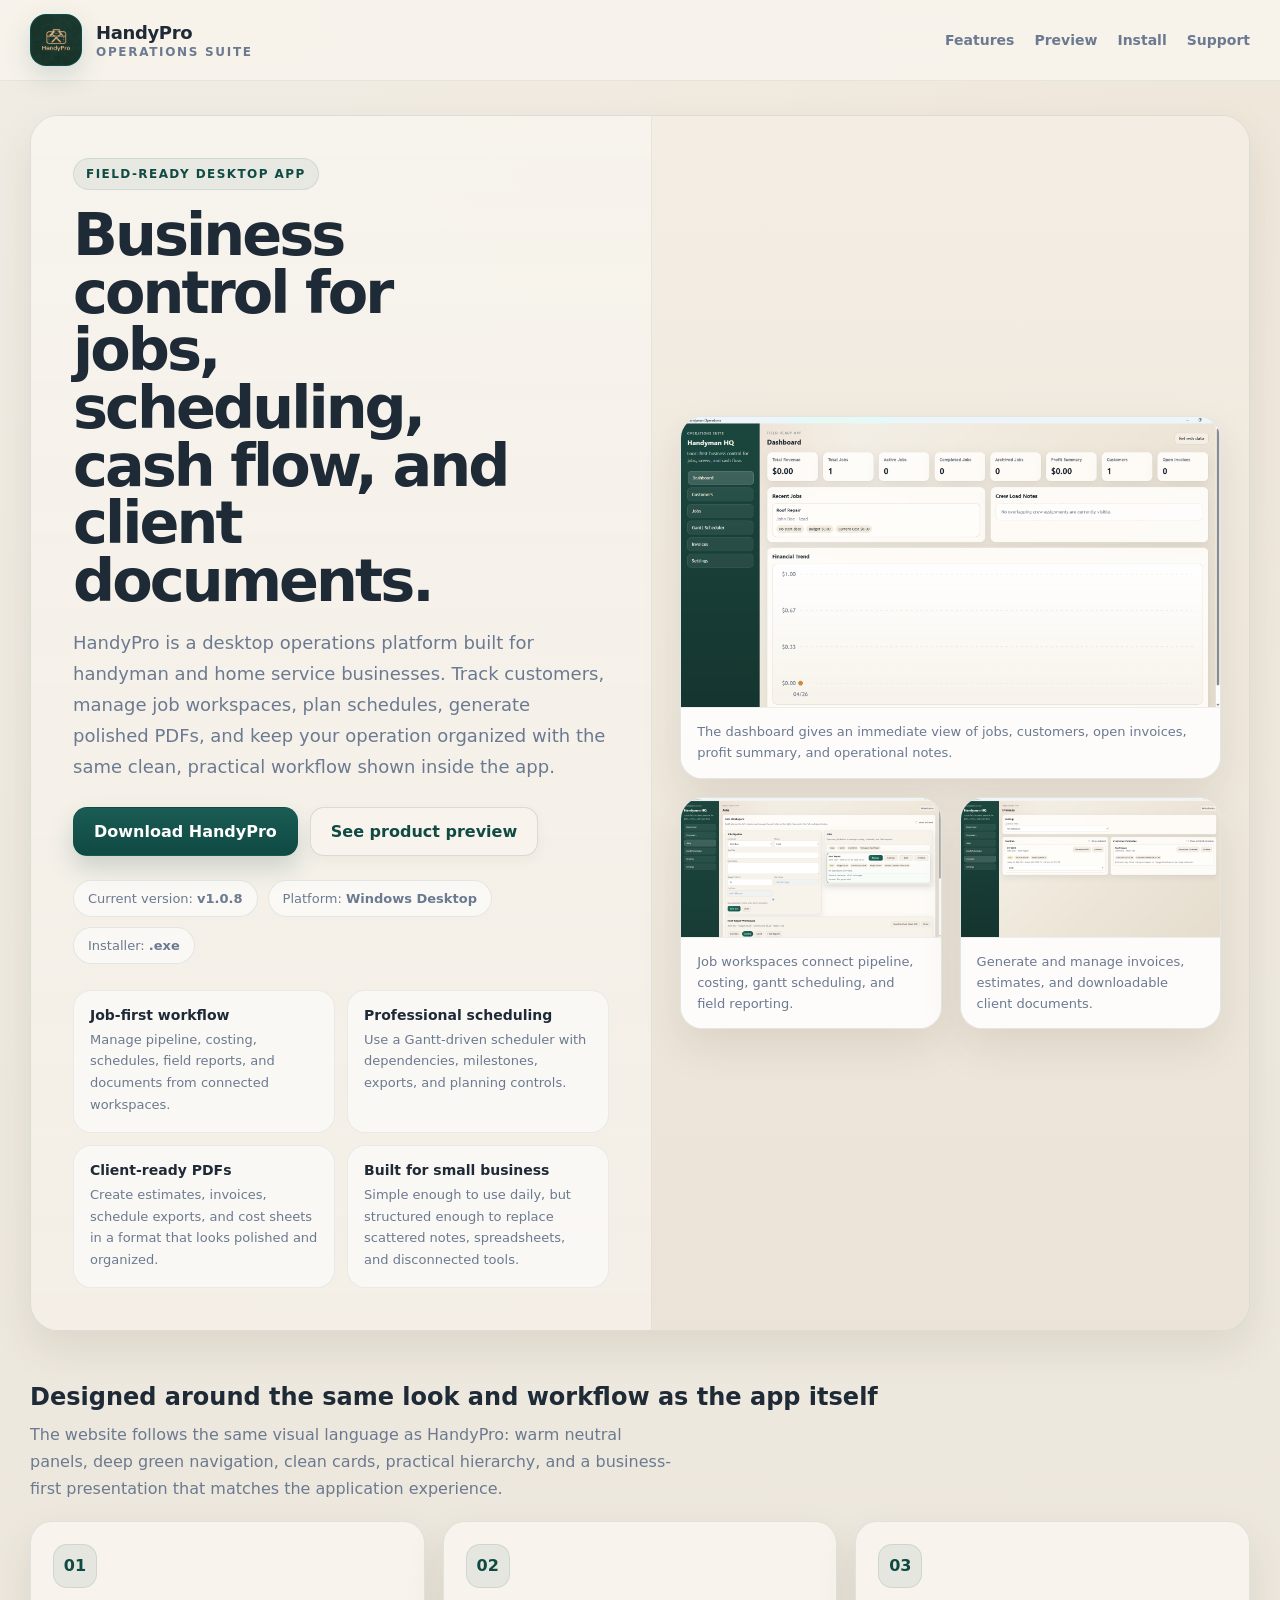
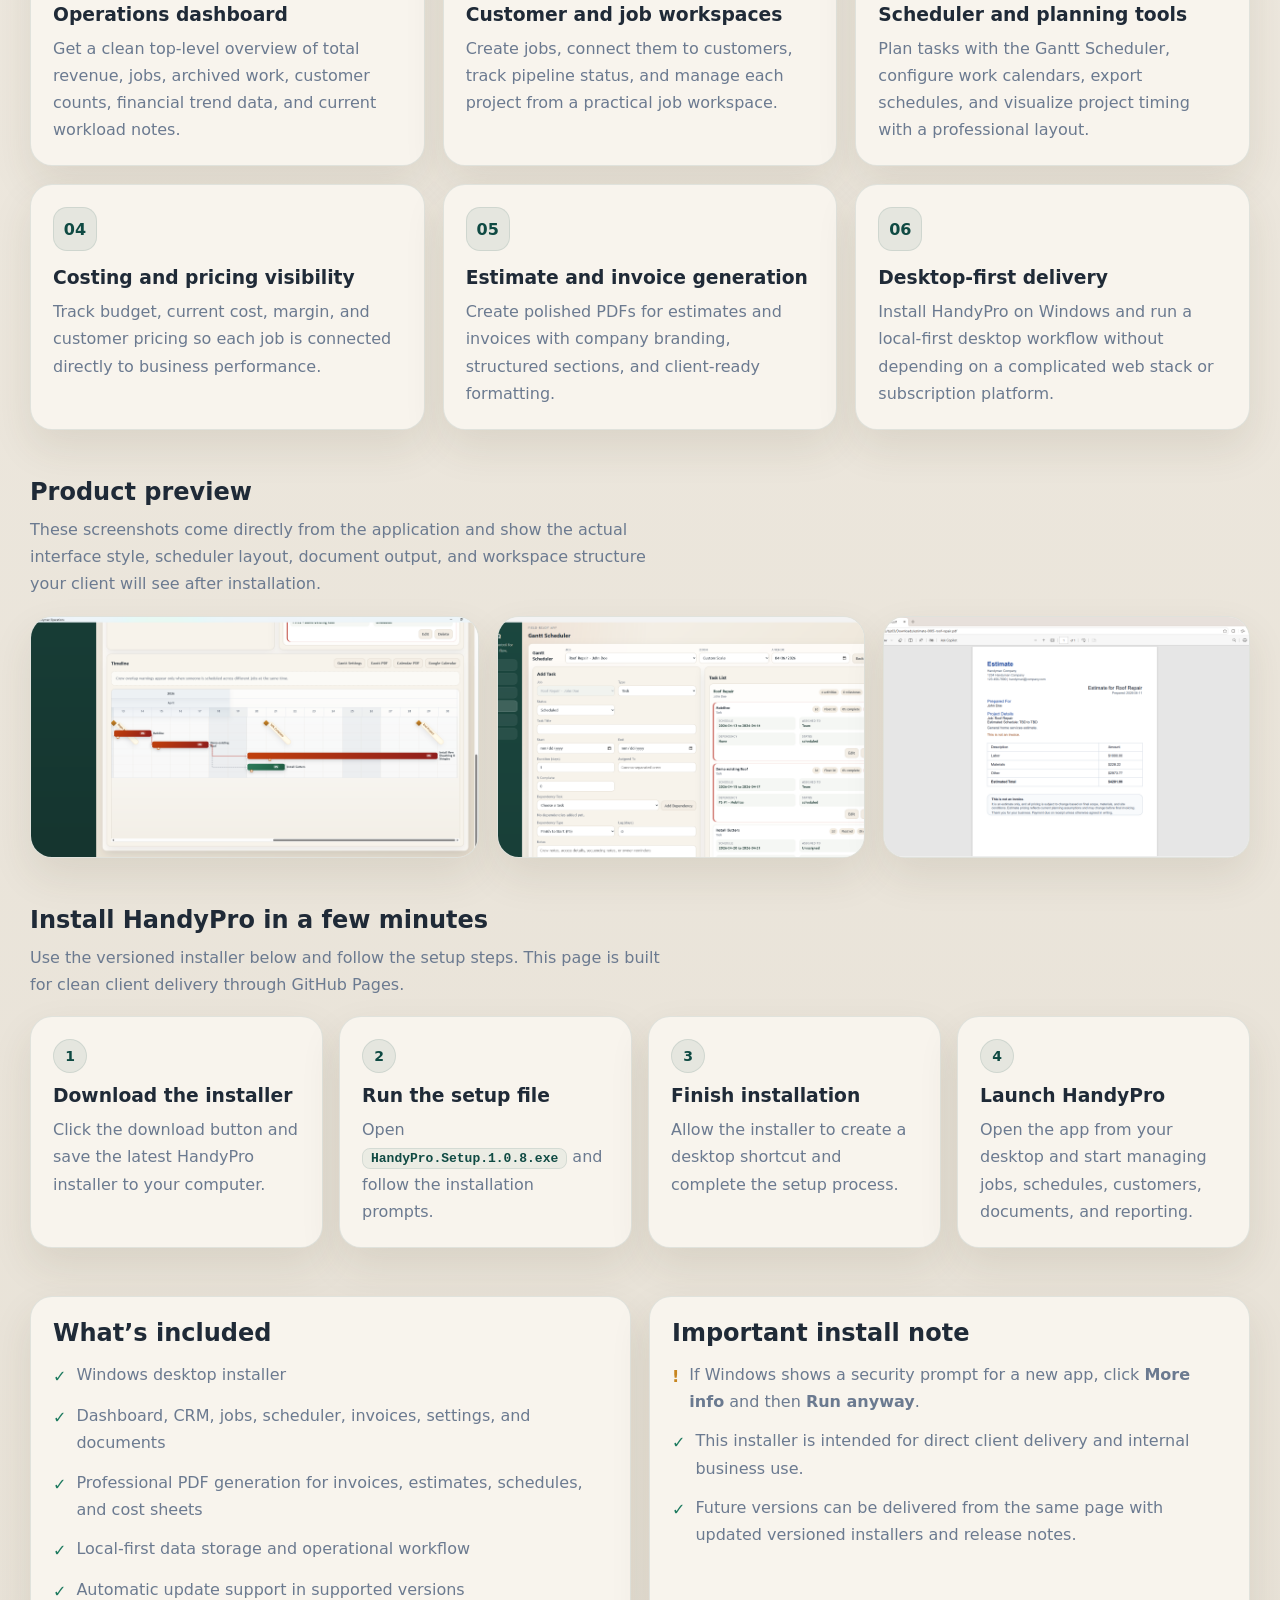
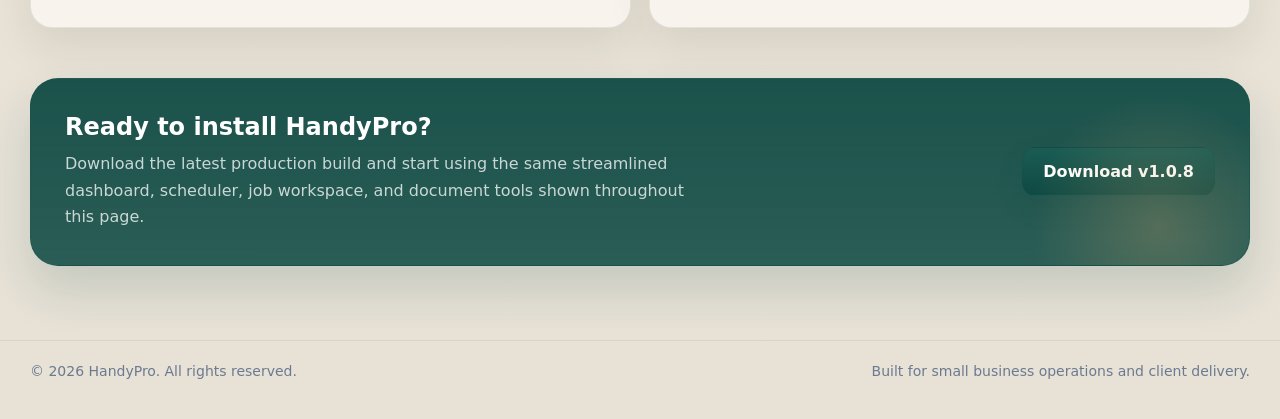
==== commit 86ac3ada: "v1.0.8" ====
--- a/index.html
+++ b/index.html
@@ -525,11 +525,11 @@
               HandyPro is a desktop operations platform built for handyman and home service businesses. Track customers, manage job workspaces, plan schedules, generate polished PDFs, and keep your operation organized with the same clean, practical workflow shown inside the app.
             </p>
             <div class="hero-actions">
-              <a class="button button-primary" href="downloads/HandyPro.Setup.1.0.7.exe" download>Download HandyPro</a>
+              <a class="button button-primary" href="downloads/HandyPro.Setup.1.0.8.exe" download>Download HandyPro</a>
               <a class="button button-secondary" href="#preview">See product preview</a>
             </div>
             <div class="meta">
-              <div class="pill">Current version: <strong>v1.0.7</strong></div>
+              <div class="pill">Current version: <strong>v1.0.8</strong></div>
               <div class="pill">Platform: <strong>Windows Desktop</strong></div>
               <div class="pill">Installer: <strong>.exe</strong></div>
             </div>
@@ -628,7 +628,7 @@
 
         <div class="steps">
           <article class="panel"><div class="panel-inner"><div class="step-number">1</div><h3>Download the installer</h3><p>Click the download button and save the latest HandyPro installer to your computer.</p></div></article>
-          <article class="panel"><div class="panel-inner"><div class="step-number">2</div><h3>Run the setup file</h3><p>Open <code class="inline">HandyPro.Setup.1.0.7.exe</code> and follow the installation prompts.</p></div></article>
+          <article class="panel"><div class="panel-inner"><div class="step-number">2</div><h3>Run the setup file</h3><p>Open <code class="inline">HandyPro.Setup.1.0.8.exe</code> and follow the installation prompts.</p></div></article>
           <article class="panel"><div class="panel-inner"><div class="step-number">3</div><h3>Finish installation</h3><p>Allow the installer to create a desktop shortcut and complete the setup process.</p></div></article>
           <article class="panel"><div class="panel-inner"><div class="step-number">4</div><h3>Launch HandyPro</h3><p>Open the app from your desktop and start managing jobs, schedules, customers, documents, and reporting.</p></div></article>
         </div>
@@ -670,7 +670,7 @@
             <h2>Ready to install HandyPro?</h2>
             <p>Download the latest production build and start using the same streamlined dashboard, scheduler, job workspace, and document tools shown throughout this page.</p>
           </div>
-          <a class="button button-primary" href="downloads/HandyPro.Setup.1.0.7.exe" download>Download v1.0.7</a>
+          <a class="button button-primary" href="downloads/HandyPro.Setup.1.0.8.exe" download>Download v1.0.8</a>
         </div>
       </div>
     </section>
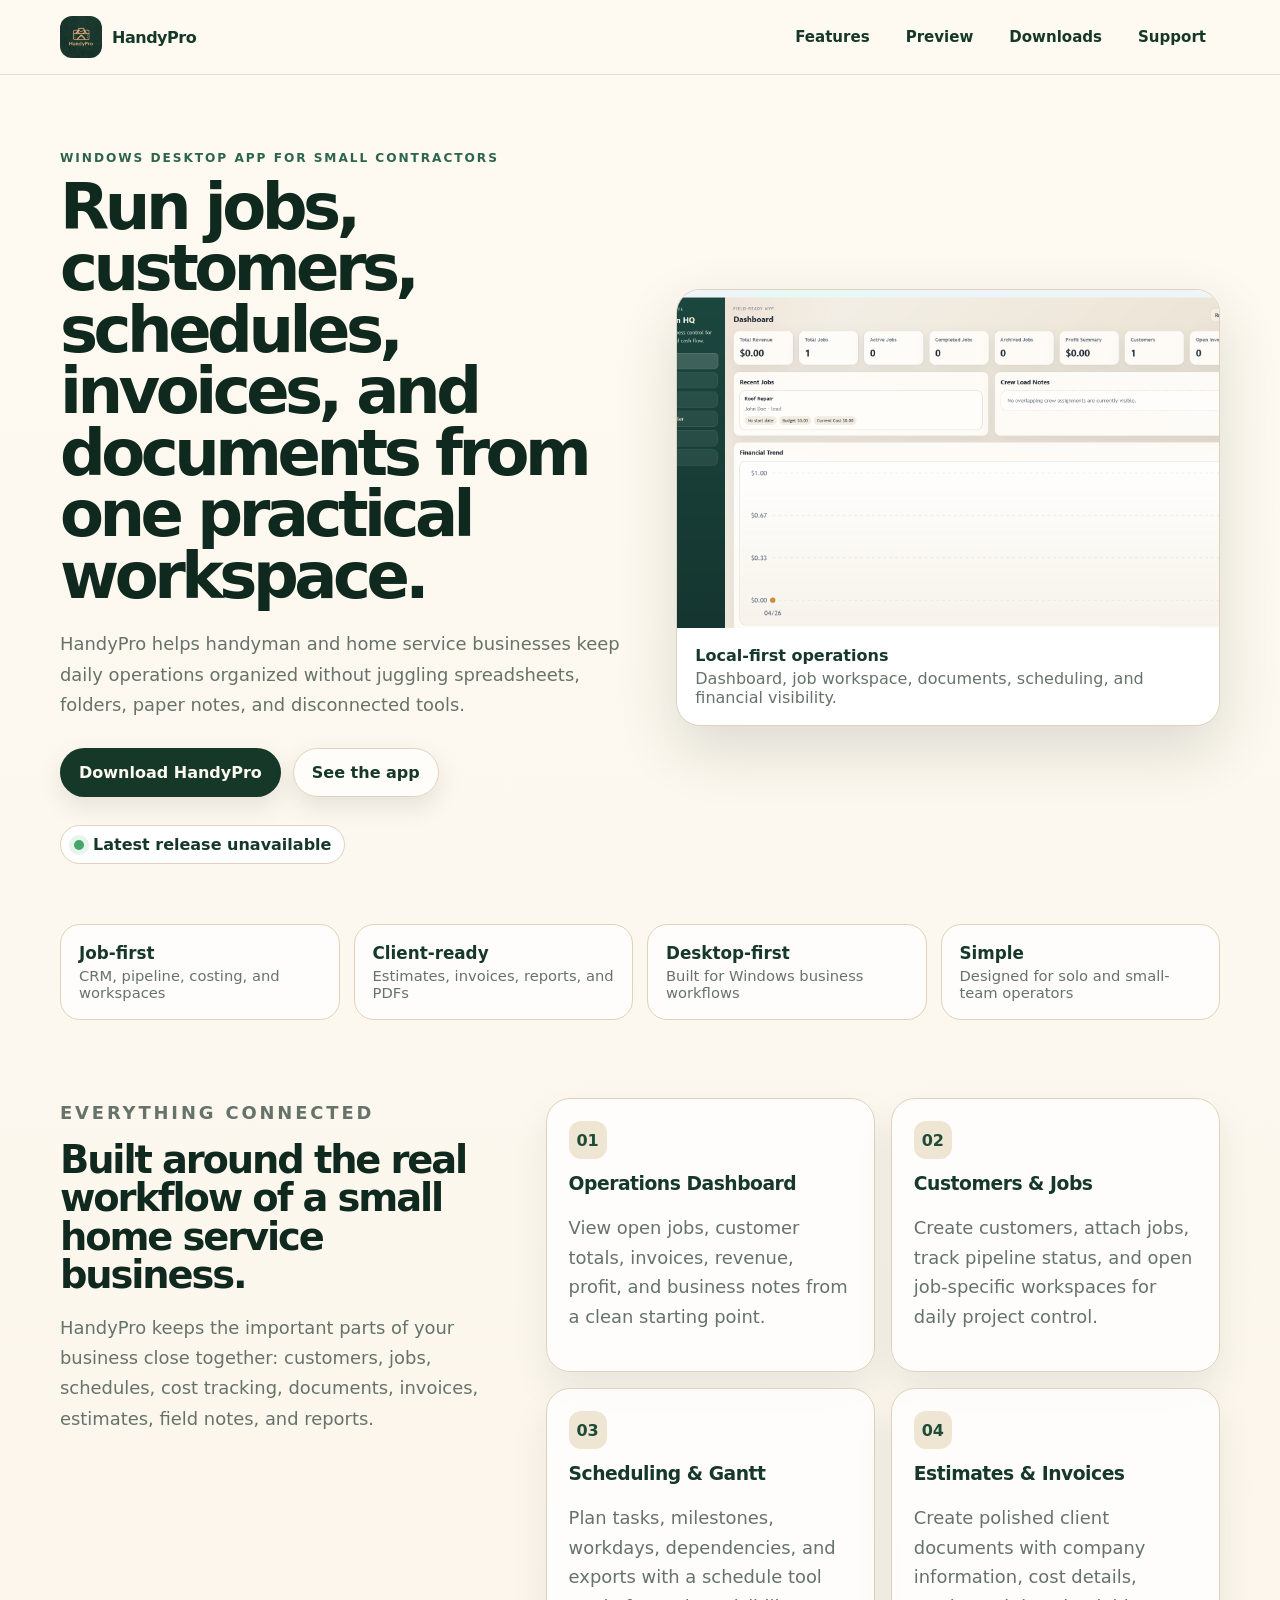
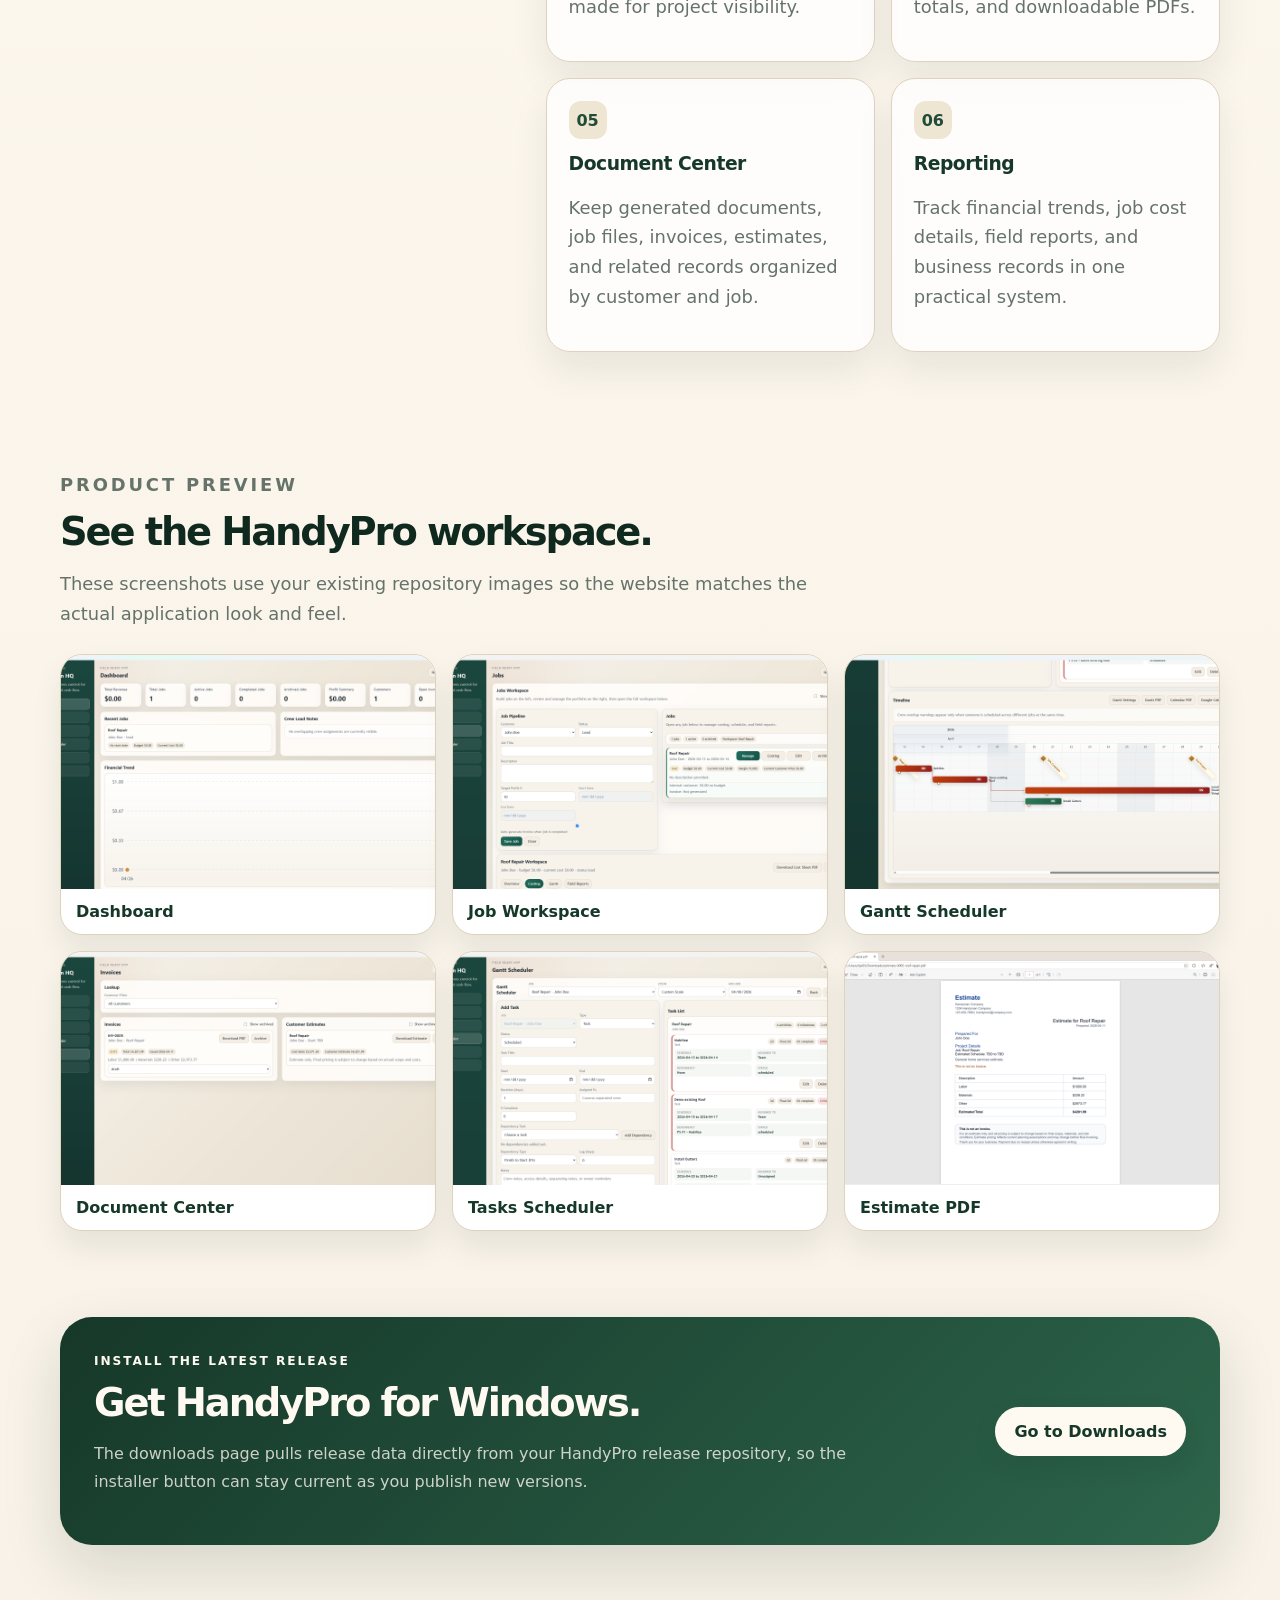
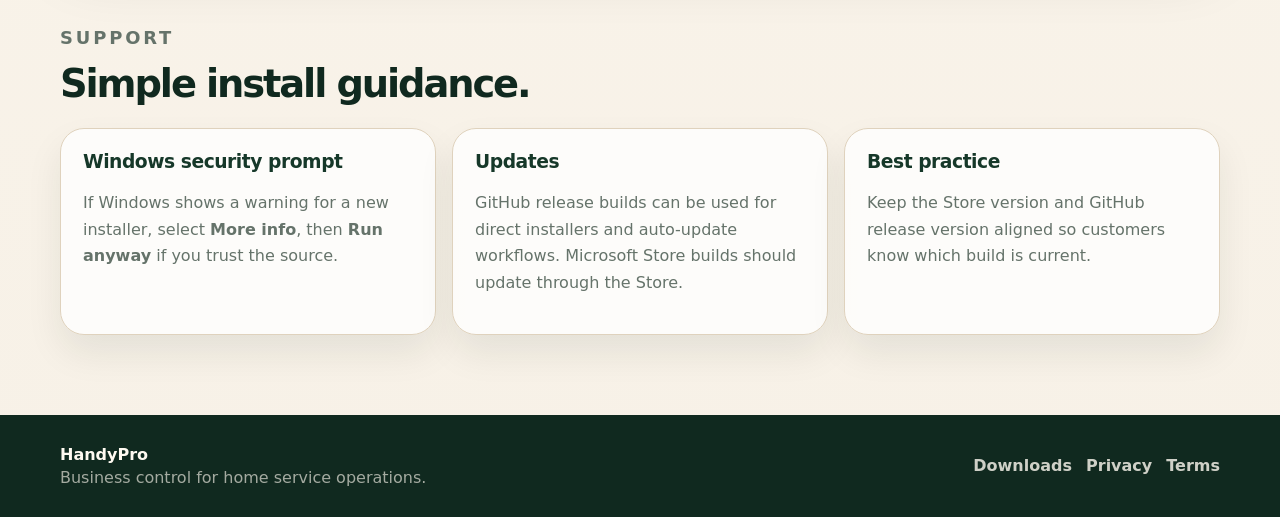
==== commit 6adb2dda: "Website Revamp" ====
--- a/index.html
+++ b/index.html
@@ -1,686 +1,117 @@
 <!doctype html>
 <html lang="en">
 <head>
-  <meta charset="UTF-8" />
-  <meta name="viewport" content="width=device-width, initial-scale=1.0" />
-  <title>HandyPro | Download</title>
-  <meta name="description" content="Download HandyPro, a desktop operations platform for handyman and home service businesses." />
-  <style>
-    :root {
-      --bg: #e7e1d6;
-      --bg-2: #f1ece3;
-      --panel: #f8f4ed;
-      --panel-strong: #f4efe7;
-      --line: #d7cdbf;
-      --line-soft: #e4dbcf;
-      --text: #1f2a37;
-      --muted: #6b7a90;
-      --brand: #0f4a43;
-      --brand-2: #1a5c54;
-      --brand-3: #356c63;
-      --accent: #dca96e;
-      --accent-soft: #ecd8bf;
-      --success: #1d7a5f;
-      --shadow: 0 18px 40px rgba(72, 56, 34, 0.10);
-      --radius: 22px;
-      --radius-sm: 16px;
-      --max: 1220px;
-    }
-
-    * { box-sizing: border-box; }
-    html { scroll-behavior: smooth; }
-    body {
-      margin: 0;
-      font-family: Inter, ui-sans-serif, system-ui, -apple-system, BlinkMacSystemFont, "Segoe UI", sans-serif;
-      color: var(--text);
-      background:
-        radial-gradient(circle at top right, rgba(220,169,110,0.08), transparent 26%),
-        linear-gradient(180deg, var(--bg-2) 0%, var(--bg) 100%);
-    }
-
-    a { color: inherit; text-decoration: none; }
-    img { max-width: 100%; display: block; }
-
-    .container {
-      width: min(var(--max), calc(100% - 32px));
-      margin: 0 auto;
-    }
-
-    .nav {
-      position: sticky;
-      top: 0;
-      z-index: 30;
-      background: rgba(248,244,237,0.86);
-      backdrop-filter: blur(12px);
-      border-bottom: 1px solid rgba(15,74,67,0.08);
-    }
-
-    .nav-inner {
-      display: flex;
-      align-items: center;
-      justify-content: space-between;
-      gap: 18px;
-      padding: 14px 0;
-    }
-
-    .brand {
-      display: flex;
-      align-items: center;
-      gap: 14px;
-      min-width: 0;
-    }
-
-    .brand-mark {
-      width: 52px;
-      height: 52px;
-      border-radius: 16px;
-      overflow: hidden;
-      border: 1px solid rgba(15,74,67,0.12);
-      background: var(--brand);
-      box-shadow: 0 10px 28px rgba(15,74,67,0.16);
-      flex: 0 0 auto;
-    }
-
-    .brand-name {
-      font-weight: 800;
-      font-size: 18px;
-      letter-spacing: -0.02em;
-    }
-
-    .brand-sub {
-      color: var(--muted);
-      font-size: 12px;
-      font-weight: 600;
-      text-transform: uppercase;
-      letter-spacing: 0.14em;
-      margin-top: 2px;
-    }
-
-    .nav-links {
-      display: flex;
-      align-items: center;
-      gap: 20px;
-      color: var(--muted);
-      font-size: 14px;
-      font-weight: 600;
-    }
-
-    .nav-links a:hover { color: var(--brand); }
-
-    .button {
-      display: inline-flex;
-      align-items: center;
-      justify-content: center;
-      gap: 10px;
-      padding: 14px 20px;
-      border-radius: 14px;
-      border: 1px solid rgba(15,74,67,0.14);
-      font-weight: 700;
-      transition: transform 0.16s ease, box-shadow 0.16s ease, background 0.16s ease;
-      cursor: pointer;
-      box-shadow: 0 4px 12px rgba(72,56,34,0.05);
-    }
-
-    .button:hover { transform: translateY(-1px); }
-
-    .button-primary {
-      background: linear-gradient(180deg, var(--brand-2), var(--brand));
-      color: #fff;
-      box-shadow: 0 12px 24px rgba(15,74,67,0.18);
-    }
-
-    .button-secondary {
-      background: var(--panel);
-      color: var(--brand);
-    }
-
-    .hero {
-      padding: 34px 0 28px;
-    }
-
-    .hero-shell {
-      border: 1px solid rgba(15,74,67,0.10);
-      background: linear-gradient(180deg, rgba(255,255,255,0.28), rgba(255,255,255,0.18));
-      border-radius: 28px;
-      box-shadow: var(--shadow);
-      overflow: hidden;
-    }
-
-    .hero-grid {
-      display: grid;
-      grid-template-columns: 1.02fr 0.98fr;
-      gap: 0;
-      min-height: 660px;
-    }
-
-    .hero-copy {
-      padding: 42px;
-      background: linear-gradient(180deg, rgba(248,244,237,0.84), rgba(244,239,231,0.90));
-      border-right: 1px solid rgba(15,74,67,0.08);
-    }
-
-    .eyebrow {
-      display: inline-flex;
-      align-items: center;
-      gap: 10px;
-      padding: 8px 12px;
-      border-radius: 999px;
-      background: rgba(15,74,67,0.06);
-      border: 1px solid rgba(15,74,67,0.10);
-      color: var(--brand);
-      font-size: 12px;
-      font-weight: 800;
-      letter-spacing: 0.12em;
-      text-transform: uppercase;
-      margin-bottom: 16px;
-    }
-
-    h1, h2, h3 { margin: 0; }
-
-    h1 {
-      font-size: clamp(2.3rem, 4.6vw, 4.5rem);
-      line-height: 0.98;
-      letter-spacing: -0.05em;
-      margin-bottom: 16px;
-      max-width: 11ch;
-    }
-
-    .subtitle {
-      color: var(--muted);
-      font-size: 18px;
-      line-height: 1.72;
-      max-width: 58ch;
-      margin-bottom: 24px;
-    }
-
-    .hero-actions {
-      display: flex;
-      flex-wrap: wrap;
-      gap: 12px;
-      margin-bottom: 24px;
-    }
-
-    .meta {
-      display: flex;
-      flex-wrap: wrap;
-      gap: 10px;
-      color: var(--muted);
-      font-size: 13px;
-      margin-bottom: 26px;
-    }
-
-    .pill {
-      padding: 10px 14px;
-      border-radius: 999px;
-      background: rgba(255,255,255,0.54);
-      border: 1px solid rgba(15,74,67,0.10);
-    }
-
-    .highlights {
-      display: grid;
-      grid-template-columns: repeat(2, minmax(0, 1fr));
-      gap: 12px;
-    }
-
-    .highlight {
-      border: 1px solid rgba(15,74,67,0.08);
-      background: rgba(255,255,255,0.54);
-      border-radius: 18px;
-      padding: 16px;
-    }
-
-    .highlight strong {
-      display: block;
-      font-size: 14px;
-      margin-bottom: 6px;
-    }
-
-    .highlight span {
-      color: var(--muted);
-      font-size: 13px;
-      line-height: 1.6;
-    }
-
-    .hero-visual {
-      background: linear-gradient(180deg, #f3ede3 0%, #ebe3d7 100%);
-      padding: 28px;
-      display: flex;
-      flex-direction: column;
-      gap: 18px;
-      justify-content: center;
-    }
-
-    .preview-card {
-      border: 1px solid rgba(15,74,67,0.10);
-      background: rgba(255,255,255,0.72);
-      border-radius: 22px;
-      box-shadow: var(--shadow);
-      overflow: hidden;
-    }
-
-    .preview-card img {
-      width: 100%;
-      height: auto;
-      object-fit: cover;
-    }
-
-    .preview-grid {
-      display: grid;
-      grid-template-columns: 1fr 1fr;
-      gap: 18px;
-    }
-
-    .preview-caption {
-      padding: 14px 16px;
-      border-top: 1px solid rgba(15,74,67,0.08);
-      background: rgba(255,255,255,0.62);
-      font-size: 13px;
-      color: var(--muted);
-      line-height: 1.6;
-    }
-
-    .section {
-      padding: 24px 0;
-    }
-
-    .section-header {
-      display: flex;
-      justify-content: space-between;
-      gap: 16px;
-      align-items: end;
-      margin-bottom: 18px;
-    }
-
-    .section-header p {
-      margin: 10px 0 0;
-      color: var(--muted);
-      max-width: 64ch;
-      line-height: 1.7;
-    }
-
-    .cards {
-      display: grid;
-      grid-template-columns: repeat(3, minmax(0, 1fr));
-      gap: 18px;
-    }
-
-    .panel {
-      border: 1px solid rgba(15,74,67,0.10);
-      background: var(--panel);
-      border-radius: 22px;
-      box-shadow: var(--shadow);
-      overflow: hidden;
-    }
-
-    .panel-inner {
-      padding: 22px;
-    }
-
-    .feature-icon {
-      width: 44px;
-      height: 44px;
-      display: grid;
-      place-items: center;
-      border-radius: 14px;
-      background: rgba(15,74,67,0.08);
-      border: 1px solid rgba(15,74,67,0.10);
-      margin-bottom: 16px;
-      color: var(--brand);
-      font-weight: 800;
-    }
-
-    .panel h3 { margin-bottom: 10px; }
-
-    .panel p {
-      margin: 0;
-      color: var(--muted);
-      line-height: 1.7;
-    }
-
-    .gallery {
-      display: grid;
-      grid-template-columns: 1.1fr 0.9fr 0.9fr;
-      gap: 18px;
-    }
-
-    .gallery .panel img {
-      width: 100%;
-      height: 100%;
-      object-fit: cover;
-    }
-
-    .gallery-large img { min-height: 100%; }
-
-    .steps {
-      display: grid;
-      grid-template-columns: repeat(4, minmax(0, 1fr));
-      gap: 16px;
-    }
-
-    .step-number {
-      width: 34px;
-      height: 34px;
-      border-radius: 999px;
-      display: grid;
-      place-items: center;
-      background: rgba(15,74,67,0.08);
-      border: 1px solid rgba(15,74,67,0.10);
-      color: var(--brand);
-      margin-bottom: 12px;
-      font-weight: 800;
-      font-size: 14px;
-    }
-
-    .two-col {
-      display: grid;
-      grid-template-columns: 1fr 1fr;
-      gap: 18px;
-    }
-
-    .list {
-      display: grid;
-      gap: 12px;
-      margin-top: 14px;
-    }
-
-    .list-item {
-      display: flex;
-      align-items: start;
-      gap: 10px;
-      color: var(--muted);
-      line-height: 1.7;
-    }
-
-    .check {
-      color: var(--success);
-      font-weight: 900;
-      margin-top: 2px;
-    }
-
-    .warning {
-      color: #c7851f;
-      font-weight: 900;
-      margin-top: 2px;
-    }
-
-    .cta {
-      padding: 26px 0 74px;
-    }
-
-    .cta-box {
-      border: 1px solid rgba(15,74,67,0.12);
-      background: linear-gradient(180deg, rgba(15,74,67,0.95), rgba(15,74,67,0.88));
-      color: white;
-      border-radius: 28px;
-      box-shadow: 0 24px 48px rgba(15,74,67,0.16);
-      padding: 34px;
-      display: flex;
-      justify-content: space-between;
-      gap: 22px;
-      align-items: center;
-      flex-wrap: wrap;
-      overflow: hidden;
-      position: relative;
-    }
-
-    .cta-box::after {
-      content: "";
-      position: absolute;
-      inset: auto -40px -90px auto;
-      width: 260px;
-      height: 260px;
-      border-radius: 50%;
-      background: radial-gradient(circle, rgba(220,169,110,0.25), transparent 70%);
-      pointer-events: none;
-    }
-
-    .cta-box p {
-      color: rgba(255,255,255,0.76);
-      margin: 10px 0 0;
-      max-width: 62ch;
-      line-height: 1.65;
-    }
-
-    .footer {
-      border-top: 1px solid rgba(15,74,67,0.08);
-      padding: 22px 0 40px;
-      color: var(--muted);
-      font-size: 14px;
-    }
-
-    .footer-inner {
-      display: flex;
-      justify-content: space-between;
-      gap: 16px;
-      flex-wrap: wrap;
-    }
-
-    code.inline {
-      background: rgba(15,74,67,0.05);
-      border: 1px solid rgba(15,74,67,0.10);
-      border-radius: 8px;
-      padding: 2px 8px;
-      color: var(--brand);
-      font-weight: 700;
-    }
-
-    @media (max-width: 1120px) {
-      .hero-grid,
-      .cards,
-      .gallery,
-      .two-col,
-      .steps {
-        grid-template-columns: 1fr;
-      }
-
-      .hero-copy {
-        border-right: none;
-        border-bottom: 1px solid rgba(15,74,67,0.08);
-      }
-
-      .preview-grid {
-        grid-template-columns: 1fr 1fr;
-      }
-    }
-
-    @media (max-width: 760px) {
-      .nav-links { display: none; }
-      .hero-copy, .hero-visual, .panel-inner, .cta-box { padding: 22px; }
-      .highlights, .preview-grid { grid-template-columns: 1fr; }
-      h1 { max-width: 100%; font-size: 2.5rem; }
-      .subtitle { font-size: 16px; }
-      .brand-mark { width: 44px; height: 44px; }
-    }
-  </style>
+  <meta charset="utf-8" />
+  <meta name="viewport" content="width=device-width, initial-scale=1" />
+  <title>HandyPro | Business Operations for Home Service Contractors</title>
+  <meta name="description" content="HandyPro is a Windows desktop operations platform for handyman and home service businesses. Manage customers, jobs, schedules, estimates, invoices, documents, and reporting from one clean workspace." />
+  <link rel="preconnect" href="https://api.github.com" />
+  <link rel="stylesheet" href="css/styles.css" />
 </head>
 <body>
-  <header class="nav">
-    <div class="container nav-inner">
-      <a href="#top" class="brand">
-        <div class="brand-mark">
-          <img src="HandyPro Logo (2160x2160).png" alt="HandyPro logo" />
-        </div>
-        <div>
-          <div class="brand-name">HandyPro</div>
-          <div class="brand-sub">Operations Suite</div>
-        </div>
-      </a>
-      <nav class="nav-links">
-        <a href="#features">Features</a>
-        <a href="#preview">Preview</a>
-        <a href="#install">Install</a>
-        <a href="#support">Support</a>
-      </nav>
-    </div>
+  <header class="site-header">
+    <a class="brand" href="index.html" aria-label="HandyPro home">
+      <img src="HandyPro%20Logo.png" alt="HandyPro logo" />
+      <span>HandyPro</span>
+    </a>
+    <button class="nav-toggle" aria-label="Open navigation" data-nav-toggle>☰</button>
+    <nav class="site-nav" data-nav>
+      <a href="#features">Features</a>
+      <a href="#screenshots">Preview</a>
+      <a href="downloads.html">Downloads</a>
+      <a href="#support">Support</a>
+    </nav>
   </header>
 
-  <main id="top">
-    <section class="hero">
-      <div class="container hero-shell">
-        <div class="hero-grid">
-          <div class="hero-copy">
-            <div class="eyebrow">Field-ready desktop app</div>
-            <h1>Business control for jobs, scheduling, cash flow, and client documents.</h1>
-            <p class="subtitle">
-              HandyPro is a desktop operations platform built for handyman and home service businesses. Track customers, manage job workspaces, plan schedules, generate polished PDFs, and keep your operation organized with the same clean, practical workflow shown inside the app.
-            </p>
-            <div class="hero-actions">
-              <a class="button button-primary" href="downloads/HandyPro.Setup.1.0.8.exe" download>Download HandyPro</a>
-              <a class="button button-secondary" href="#preview">See product preview</a>
-            </div>
-            <div class="meta">
-              <div class="pill">Current version: <strong>v1.0.8</strong></div>
-              <div class="pill">Platform: <strong>Windows Desktop</strong></div>
-              <div class="pill">Installer: <strong>.exe</strong></div>
-            </div>
-
-            <div class="highlights">
-              <div class="highlight">
-                <strong>Job-first workflow</strong>
-                <span>Manage pipeline, costing, schedules, field reports, and documents from connected workspaces.</span>
-              </div>
-              <div class="highlight">
-                <strong>Professional scheduling</strong>
-                <span>Use a Gantt-driven scheduler with dependencies, milestones, exports, and planning controls.</span>
-              </div>
-              <div class="highlight">
-                <strong>Client-ready PDFs</strong>
-                <span>Create estimates, invoices, schedule exports, and cost sheets in a format that looks polished and organized.</span>
-              </div>
-              <div class="highlight">
-                <strong>Built for small business</strong>
-                <span>Simple enough to use daily, but structured enough to replace scattered notes, spreadsheets, and disconnected tools.</span>
-              </div>
-            </div>
-          </div>
-
-          <div class="hero-visual">
-            <div class="preview-card">
-              <img src="Dashboard.png" alt="HandyPro dashboard preview" />
-              <div class="preview-caption">The dashboard gives an immediate view of jobs, customers, open invoices, profit summary, and operational notes.</div>
-            </div>
-            <div class="preview-grid">
-              <div class="preview-card">
-                <img src="Job Workspace.png" alt="HandyPro job workspace" />
-                <div class="preview-caption">Job workspaces connect pipeline, costing, gantt scheduling, and field reporting.</div>
-              </div>
-              <div class="preview-card">
-                <img src="Document Center.png" alt="HandyPro document center" />
-                <div class="preview-caption">Generate and manage invoices, estimates, and downloadable client documents.</div>
-              </div>
-            </div>
-          </div>
+  <main>
+    <section class="hero section-shell">
+      <div class="hero-copy">
+        <p class="eyebrow">Windows desktop app for small contractors</p>
+        <h1>Run jobs, customers, schedules, invoices, and documents from one practical workspace.</h1>
+        <p class="hero-text">HandyPro helps handyman and home service businesses keep daily operations organized without juggling spreadsheets, folders, paper notes, and disconnected tools.</p>
+        <div class="hero-actions">
+          <a class="btn btn-primary" href="downloads.html">Download HandyPro</a>
+          <a class="btn btn-secondary" href="#screenshots">See the app</a>
+        </div>
+        <div class="release-pill" data-stable-release>
+          <span class="dot"></span>
+          <span>Checking latest release…</span>
+        </div>
+      </div>
+      <div class="hero-card">
+        <img src="Dashboard.png" alt="HandyPro dashboard screenshot" />
+        <div class="hero-card-footer">
+          <strong>Local-first operations</strong>
+          <span>Dashboard, job workspace, documents, scheduling, and financial visibility.</span>
         </div>
       </div>
     </section>
 
-    <section class="section" id="features">
-      <div class="container">
-        <div class="section-header">
-          <div>
-            <h2>Designed around the same look and workflow as the app itself</h2>
-            <p>The website follows the same visual language as HandyPro: warm neutral panels, deep green navigation, clean cards, practical hierarchy, and a business-first presentation that matches the application experience.</p>
-          </div>
-        </div>
+    <section class="trust-strip section-shell" aria-label="HandyPro highlights">
+      <div><strong>Job-first</strong><span>CRM, pipeline, costing, and workspaces</span></div>
+      <div><strong>Client-ready</strong><span>Estimates, invoices, reports, and PDFs</span></div>
+      <div><strong>Desktop-first</strong><span>Built for Windows business workflows</span></div>
+      <div><strong>Simple</strong><span>Designed for solo and small-team operators</span></div>
+    </section>
 
-        <div class="cards">
-          <article class="panel"><div class="panel-inner"><div class="feature-icon">01</div><h3>Operations dashboard</h3><p>Get a clean top-level overview of total revenue, jobs, archived work, customer counts, financial trend data, and current workload notes.</p></div></article>
-          <article class="panel"><div class="panel-inner"><div class="feature-icon">02</div><h3>Customer and job workspaces</h3><p>Create jobs, connect them to customers, track pipeline status, and manage each project from a practical job workspace.</p></div></article>
-          <article class="panel"><div class="panel-inner"><div class="feature-icon">03</div><h3>Scheduler and planning tools</h3><p>Plan tasks with the Gantt Scheduler, configure work calendars, export schedules, and visualize project timing with a professional layout.</p></div></article>
-          <article class="panel"><div class="panel-inner"><div class="feature-icon">04</div><h3>Costing and pricing visibility</h3><p>Track budget, current cost, margin, and customer pricing so each job is connected directly to business performance.</p></div></article>
-          <article class="panel"><div class="panel-inner"><div class="feature-icon">05</div><h3>Estimate and invoice generation</h3><p>Create polished PDFs for estimates and invoices with company branding, structured sections, and client-ready formatting.</p></div></article>
-          <article class="panel"><div class="panel-inner"><div class="feature-icon">06</div><h3>Desktop-first delivery</h3><p>Install HandyPro on Windows and run a local-first desktop workflow without depending on a complicated web stack or subscription platform.</p></div></article>
-        </div>
+    <section class="section-shell split-section" id="features">
+      <div>
+        <p class="eyebrow">Everything connected</p>
+        <h2>Built around the real workflow of a small home service business.</h2>
+        <p>HandyPro keeps the important parts of your business close together: customers, jobs, schedules, cost tracking, documents, invoices, estimates, field notes, and reports.</p>
+      </div>
+      <div class="feature-grid">
+        <article class="feature-card"><span>01</span><h3>Operations Dashboard</h3><p>View open jobs, customer totals, invoices, revenue, profit, and business notes from a clean starting point.</p></article>
+        <article class="feature-card"><span>02</span><h3>Customers & Jobs</h3><p>Create customers, attach jobs, track pipeline status, and open job-specific workspaces for daily project control.</p></article>
+        <article class="feature-card"><span>03</span><h3>Scheduling & Gantt</h3><p>Plan tasks, milestones, workdays, dependencies, and exports with a schedule tool made for project visibility.</p></article>
+        <article class="feature-card"><span>04</span><h3>Estimates & Invoices</h3><p>Create polished client documents with company information, cost details, totals, and downloadable PDFs.</p></article>
+        <article class="feature-card"><span>05</span><h3>Document Center</h3><p>Keep generated documents, job files, invoices, estimates, and related records organized by customer and job.</p></article>
+        <article class="feature-card"><span>06</span><h3>Reporting</h3><p>Track financial trends, job cost details, field reports, and business records in one practical system.</p></article>
       </div>
     </section>
 
-    <section class="section" id="preview">
-      <div class="container">
-        <div class="section-header">
-          <div>
-            <h2>Product preview</h2>
-            <p>These screenshots come directly from the application and show the actual interface style, scheduler layout, document output, and workspace structure your client will see after installation.</p>
-          </div>
-        </div>
-
-        <div class="gallery">
-          <article class="panel gallery-large">
-            <img src="Gantt Chart.png" alt="HandyPro gantt chart preview" />
-          </article>
-          <article class="panel">
-            <img src="Tasks Schedular.png" alt="HandyPro task scheduler preview" />
-          </article>
-          <article class="panel">
-            <img src="Example Estimate PDF.png" alt="HandyPro estimate PDF preview" />
-          </article>
-        </div>
+    <section class="section-shell screenshots" id="screenshots">
+      <div class="section-heading">
+        <p class="eyebrow">Product preview</p>
+        <h2>See the HandyPro workspace.</h2>
+        <p>These screenshots use your existing repository images so the website matches the actual application look and feel.</p>
+      </div>
+      <div class="screenshot-grid">
+        <figure><img src="Dashboard.png" alt="Dashboard screenshot"><figcaption>Dashboard</figcaption></figure>
+        <figure><img src="Job%20Workspace.png" alt="Job workspace screenshot"><figcaption>Job Workspace</figcaption></figure>
+        <figure><img src="Gantt%20Chart.png" alt="Gantt chart screenshot"><figcaption>Gantt Scheduler</figcaption></figure>
+        <figure><img src="Document%20Center.png" alt="Document center screenshot"><figcaption>Document Center</figcaption></figure>
+        <figure><img src="Tasks%20Schedular.png" alt="Tasks scheduler screenshot"><figcaption>Tasks Scheduler</figcaption></figure>
+        <figure><img src="Example%20Estimate%20PDF.png" alt="Estimate PDF screenshot"><figcaption>Estimate PDF</figcaption></figure>
       </div>
     </section>
 
-    <section class="section" id="install">
-      <div class="container">
-        <div class="section-header">
-          <div>
-            <h2>Install HandyPro in a few minutes</h2>
-            <p>Use the versioned installer below and follow the setup steps. This page is built for clean client delivery through GitHub Pages.</p>
-          </div>
-        </div>
-
-        <div class="steps">
-          <article class="panel"><div class="panel-inner"><div class="step-number">1</div><h3>Download the installer</h3><p>Click the download button and save the latest HandyPro installer to your computer.</p></div></article>
-          <article class="panel"><div class="panel-inner"><div class="step-number">2</div><h3>Run the setup file</h3><p>Open <code class="inline">HandyPro.Setup.1.0.8.exe</code> and follow the installation prompts.</p></div></article>
-          <article class="panel"><div class="panel-inner"><div class="step-number">3</div><h3>Finish installation</h3><p>Allow the installer to create a desktop shortcut and complete the setup process.</p></div></article>
-          <article class="panel"><div class="panel-inner"><div class="step-number">4</div><h3>Launch HandyPro</h3><p>Open the app from your desktop and start managing jobs, schedules, customers, documents, and reporting.</p></div></article>
-        </div>
+    <section class="section-shell download-cta">
+      <div>
+        <p class="eyebrow">Install the latest release</p>
+        <h2>Get HandyPro for Windows.</h2>
+        <p>The downloads page pulls release data directly from your HandyPro release repository, so the installer button can stay current as you publish new versions.</p>
       </div>
+      <a class="btn btn-primary" href="downloads.html">Go to Downloads</a>
     </section>
 
-    <section class="section">
-      <div class="container two-col">
-        <article class="panel">
-          <div class="panel-inner">
-            <h2>What’s included</h2>
-            <div class="list">
-              <div class="list-item"><span class="check">✓</span><span>Windows desktop installer</span></div>
-              <div class="list-item"><span class="check">✓</span><span>Dashboard, CRM, jobs, scheduler, invoices, settings, and documents</span></div>
-              <div class="list-item"><span class="check">✓</span><span>Professional PDF generation for invoices, estimates, schedules, and cost sheets</span></div>
-              <div class="list-item"><span class="check">✓</span><span>Local-first data storage and operational workflow</span></div>
-              <div class="list-item"><span class="check">✓</span><span>Automatic update support in supported versions</span></div>
-            </div>
-          </div>
-        </article>
-
-        <article class="panel" id="support">
-          <div class="panel-inner">
-            <h2>Important install note</h2>
-            <div class="list">
-              <div class="list-item"><span class="warning">!</span><span>If Windows shows a security prompt for a new app, click <strong>More info</strong> and then <strong>Run anyway</strong>.</span></div>
-              <div class="list-item"><span class="check">✓</span><span>This installer is intended for direct client delivery and internal business use.</span></div>
-              <div class="list-item"><span class="check">✓</span><span>Future versions can be delivered from the same page with updated versioned installers and release notes.</span></div>
-            </div>
-          </div>
-        </article>
+    <section class="section-shell support" id="support">
+      <div class="section-heading">
+        <p class="eyebrow">Support</p>
+        <h2>Simple install guidance.</h2>
       </div>
-    </section>
-
-    <section class="cta">
-      <div class="container">
-        <div class="cta-box">
-          <div>
-            <h2>Ready to install HandyPro?</h2>
-            <p>Download the latest production build and start using the same streamlined dashboard, scheduler, job workspace, and document tools shown throughout this page.</p>
-          </div>
-          <a class="button button-primary" href="downloads/HandyPro.Setup.1.0.8.exe" download>Download v1.0.8</a>
-        </div>
+      <div class="support-grid">
+        <article><h3>Windows security prompt</h3><p>If Windows shows a warning for a new installer, select <strong>More info</strong>, then <strong>Run anyway</strong> if you trust the source.</p></article>
+        <article><h3>Updates</h3><p>GitHub release builds can be used for direct installers and auto-update workflows. Microsoft Store builds should update through the Store.</p></article>
+        <article><h3>Best practice</h3><p>Keep the Store version and GitHub release version aligned so customers know which build is current.</p></article>
       </div>
     </section>
   </main>
 
-  <footer class="footer">
-    <div class="container footer-inner">
-      <div>© 2026 HandyPro. All rights reserved.</div>
-      <div>Built for small business operations and client delivery.</div>
-    </div>
+  <footer class="site-footer">
+    <div><strong>HandyPro</strong><span>Business control for home service operations.</span></div>
+    <nav><a href="downloads.html">Downloads</a><a href="privacy.html">Privacy</a><a href="terms.html">Terms</a></nav>
   </footer>
+  <script src="js/site.js"></script>
 </body>
 </html>
--- a/css/styles.css
+++ b/css/styles.css
@@ -0,0 +1,4 @@
+:root{
+  --green-950:#10291f;--green-900:#163829;--green-800:#1f4b37;--green-700:#2d654b;--green-600:#3c7d5f;--sage:#a7b89f;--sand:#efe5d3;--sand-2:#f7f1e7;--cream:#fffaf1;--ink:#1f2a24;--muted:#65736a;--line:#dfd2bd;--white:#fff;--shadow:0 24px 60px rgba(16,41,31,.14);--radius:24px}
+*{box-sizing:border-box}html{scroll-behavior:smooth}body{margin:0;font-family:Inter,ui-sans-serif,system-ui,-apple-system,BlinkMacSystemFont,"Segoe UI",sans-serif;background:linear-gradient(180deg,var(--cream),var(--sand-2));color:var(--ink)}img{max-width:100%;display:block}a{color:inherit;text-decoration:none}.section-shell{width:min(1160px,calc(100% - 40px));margin:0 auto}.site-header{position:sticky;top:0;z-index:20;display:flex;align-items:center;justify-content:space-between;padding:16px max(20px,calc((100vw - 1160px)/2));background:rgba(255,250,241,.88);backdrop-filter:blur(16px);border-bottom:1px solid rgba(223,210,189,.72)}.brand{display:flex;align-items:center;gap:10px;font-weight:900;color:var(--green-900);letter-spacing:-.03em}.brand img{width:42px;height:42px;border-radius:12px;object-fit:cover}.site-nav{display:flex;align-items:center;gap:8px}.site-nav a{padding:10px 14px;border-radius:999px;color:var(--green-900);font-weight:700;font-size:.94rem}.site-nav a:hover,.site-nav a.active{background:var(--green-900);color:var(--cream)}.nav-toggle{display:none;border:0;background:var(--green-900);color:var(--cream);border-radius:12px;padding:10px 12px;font-size:1.1rem}.hero{display:grid;grid-template-columns:1fr .95fr;gap:44px;align-items:center;padding:76px 0 42px}.eyebrow{text-transform:uppercase;letter-spacing:.16em;color:var(--green-700);font-weight:900;font-size:.76rem;margin:0 0 12px}h1,h2,h3,p{margin-top:0}h1{font-size:clamp(2.4rem,5vw,5.2rem);line-height:.96;letter-spacing:-.07em;color:var(--green-950);margin-bottom:22px}h2{font-size:clamp(2rem,3vw,3.5rem);line-height:1;letter-spacing:-.055em;color:var(--green-950);margin-bottom:18px}h3{color:var(--green-900);letter-spacing:-.025em}.hero-text,.split-section p,.section-heading p{font-size:1.12rem;line-height:1.7;color:var(--muted)}.hero-actions{display:flex;gap:12px;flex-wrap:wrap;margin:28px 0}.btn{display:inline-flex;align-items:center;justify-content:center;gap:10px;padding:14px 18px;border-radius:999px;font-weight:900;border:1px solid transparent;box-shadow:0 10px 24px rgba(16,41,31,.1)}.btn-primary{background:var(--green-900);color:var(--cream)}.btn-primary:hover{background:var(--green-800);transform:translateY(-1px)}.btn-secondary{background:rgba(255,255,255,.72);border-color:var(--line);color:var(--green-900)}.release-pill{display:inline-flex;align-items:center;gap:9px;background:#fff;border:1px solid var(--line);border-radius:999px;padding:9px 13px;color:var(--green-900);font-weight:800}.dot{width:10px;height:10px;border-radius:50%;background:#46a66a;box-shadow:0 0 0 5px rgba(70,166,106,.13)}.hero-card{background:#fff;border:1px solid var(--line);border-radius:var(--radius);box-shadow:var(--shadow);overflow:hidden}.hero-card img{aspect-ratio:16/10;object-fit:cover}.hero-card-footer{display:grid;gap:4px;padding:18px;color:var(--muted)}.hero-card-footer strong{color:var(--green-900)}.trust-strip{display:grid;grid-template-columns:repeat(4,1fr);gap:14px;margin-top:18px}.trust-strip div{background:rgba(255,255,255,.7);border:1px solid var(--line);border-radius:20px;padding:18px}.trust-strip strong,.trust-strip span{display:block}.trust-strip strong{color:var(--green-900);font-size:1.05rem}.trust-strip span{color:var(--muted);font-size:.92rem;margin-top:4px}.split-section{display:grid;grid-template-columns:.8fr 1.2fr;gap:36px;padding:78px 0}.feature-grid{display:grid;grid-template-columns:repeat(2,1fr);gap:16px}.feature-card,.support-grid article,.main-release-panel,.install-panel,.release-status-card,.legal{background:rgba(255,255,255,.78);border:1px solid var(--line);border-radius:var(--radius);box-shadow:0 18px 36px rgba(16,41,31,.08)}.feature-card{padding:22px}.feature-card span{display:inline-grid;place-items:center;width:38px;height:38px;border-radius:12px;background:var(--sand);color:var(--green-800);font-weight:900;margin-bottom:14px}.feature-card p,.support-grid p,.install-panel li,.main-release-panel p,.release-card p,.legal p{color:var(--muted);line-height:1.65}.screenshots{padding:40px 0 86px}.section-heading{max-width:760px;margin-bottom:24px}.screenshot-grid{display:grid;grid-template-columns:repeat(3,1fr);gap:16px}.screenshot-grid figure{margin:0;background:#fff;border:1px solid var(--line);border-radius:22px;overflow:hidden;box-shadow:0 16px 30px rgba(16,41,31,.08)}.screenshot-grid img{aspect-ratio:16/10;object-fit:cover;width:100%}.screenshot-grid figcaption{padding:13px 15px;font-weight:900;color:var(--green-900)}.download-cta{margin-bottom:78px;background:linear-gradient(135deg,var(--green-900),var(--green-700));color:var(--cream);border-radius:32px;padding:34px;display:flex;align-items:center;justify-content:space-between;gap:24px;box-shadow:var(--shadow)}.download-cta h2,.download-cta .eyebrow{color:var(--cream)}.download-cta p{max-width:760px;color:rgba(255,250,241,.78);line-height:1.7}.download-cta .btn-primary{background:var(--cream);color:var(--green-900)}.support{padding-bottom:80px}.support-grid{display:grid;grid-template-columns:repeat(3,1fr);gap:16px}.support-grid article{padding:22px}.downloads-hero{display:grid;grid-template-columns:1.1fr .9fr;gap:30px;align-items:center;padding:70px 0 34px}.release-status-card{padding:24px;min-height:180px;display:grid;align-content:center;gap:10px}.loader{width:36px;height:36px;border:4px solid var(--sand);border-top-color:var(--green-700);border-radius:50%;animation:spin 1s linear infinite}@keyframes spin{to{transform:rotate(360deg)}}.release-layout{display:grid;grid-template-columns:1.2fr .8fr;gap:20px;padding:26px 0}.main-release-panel,.install-panel{padding:26px}.release-meta{display:flex;flex-wrap:wrap;gap:8px;margin:14px 0}.badge{display:inline-flex;padding:7px 10px;border-radius:999px;background:var(--sand);color:var(--green-900);font-weight:900;font-size:.82rem}.download-buttons{display:flex;flex-wrap:wrap;gap:12px;margin-top:20px}.note-box{background:var(--sand-2);border:1px solid var(--line);border-radius:18px;padding:15px;color:var(--muted);line-height:1.55}.beta-panel,.release-history{padding:36px 0}.release-list{display:grid;gap:12px}.release-card{background:#fff;border:1px solid var(--line);border-radius:20px;padding:18px}.release-card-top{display:flex;justify-content:space-between;gap:14px;align-items:start}.release-card h3{margin-bottom:6px}.release-card .asset-list{display:flex;flex-wrap:wrap;gap:8px;margin-top:12px}.asset-link{padding:8px 11px;border-radius:999px;background:var(--sand-2);border:1px solid var(--line);font-weight:800;color:var(--green-800);font-size:.88rem}.site-footer{display:flex;justify-content:space-between;gap:18px;align-items:center;padding:30px max(20px,calc((100vw - 1160px)/2));background:var(--green-950);color:var(--cream)}.site-footer div{display:grid;gap:4px}.site-footer span{color:rgba(255,250,241,.62)}.site-footer nav{display:flex;gap:14px;flex-wrap:wrap}.site-footer a{color:rgba(255,250,241,.8);font-weight:800}.legal{padding:42px;margin-top:52px;margin-bottom:80px}.legal h1{font-size:clamp(2.2rem,4vw,4rem)}.legal h2{font-size:1.4rem;margin-top:26px}.error{color:#9b2c2c}.muted{color:var(--muted)}
+@media (max-width: 860px){.nav-toggle{display:block}.site-nav{position:absolute;left:20px;right:20px;top:76px;padding:14px;background:var(--cream);border:1px solid var(--line);border-radius:20px;box-shadow:var(--shadow);display:none;flex-direction:column;align-items:stretch}.site-nav.open{display:flex}.hero,.split-section,.downloads-hero,.release-layout{grid-template-columns:1fr}.trust-strip,.screenshot-grid,.support-grid{grid-template-columns:1fr 1fr}.download-cta{align-items:flex-start;flex-direction:column}.site-footer{flex-direction:column;align-items:flex-start}}@media (max-width:560px){.section-shell{width:min(100% - 28px,1160px)}.trust-strip,.screenshot-grid,.feature-grid,.support-grid{grid-template-columns:1fr}.hero{padding-top:46px}.site-header{padding-left:14px;padding-right:14px}.release-card-top{display:block}.btn{width:100%}.download-buttons .btn{width:auto}.site-footer{padding-left:14px;padding-right:14px}}
